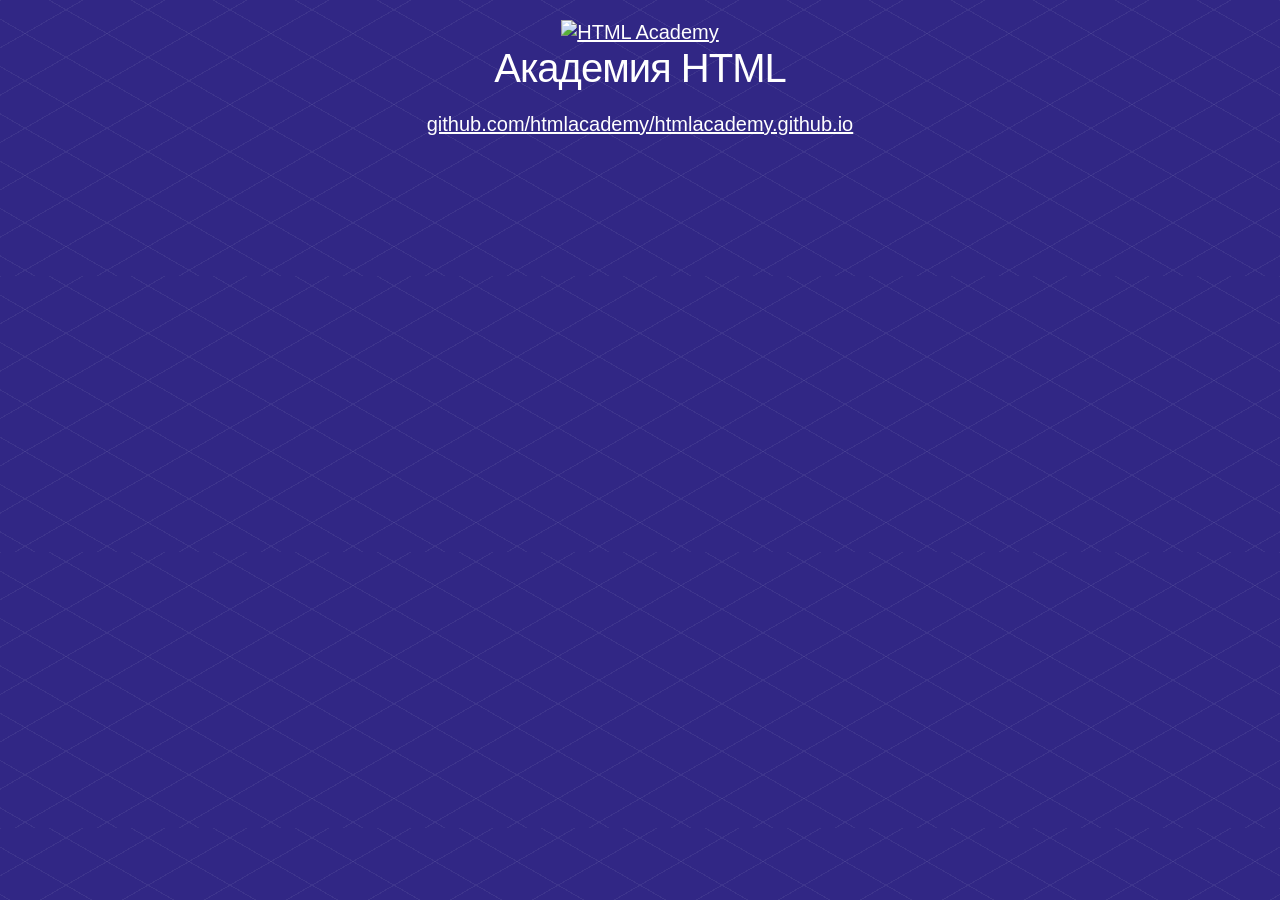
==== index.html @ f8eb5a2a "Update index.html" ====
<!DOCTYPE html>
<html lang="ru">
  <head>
    <meta charset="utf-8">
    <title>Академия HTML</title>
    <link rel="stylesheet" href="style.css">
  </head>
  <body>

    <main>
      <a href="https://htmlacademy.ru">
        <img src="img/bane.svg" width="300" height="300" alt="HTML Academy">
      </a>

      <h1>Академия HTML</h1>

      <p>
        <a href="https://github.com/htmlacademy/htmlacademy.github.io">github.com/htmlacademy/htmlacademy.github.io</a>
      </p>
    </main>

  </body>
</html>
---- style.css ----
body {
  margin: 0;
  padding: 0;

  font-size: 20px;
  line-height: 1.2;
  font-family: Helvetica, Arial, sans-serif;
  color: #ffffff;

  background-color: #312785;
  background-image:
    repeating-linear-gradient(
      150deg,
      rgba(255, 255, 255, 0.06),
      rgba(255, 255, 255, 0.06) 1px,
      transparent 0,
      transparent 41px),
    repeating-linear-gradient(
      -150deg,
      rgba(255, 255, 255, 0.06),
      rgba(255, 255, 255, 0.06) 1px,
      transparent 0,
      transparent 41px);

  -ms-text-size-adjust: 100%;
  -webkit-text-size-adjust: 100%;
}

main {
  padding: 20px 20px 120px 20px;

  text-align: center;
}

h1 {
  margin: 0;

  font-weight: normal;
  letter-spacing: -1px;
}

p {
  margin: 20px 0;
}

a:link, a:visited {
  color: #ffffff;
  text-decoration: underline
}

a:hover {
  text-decoration: none
}
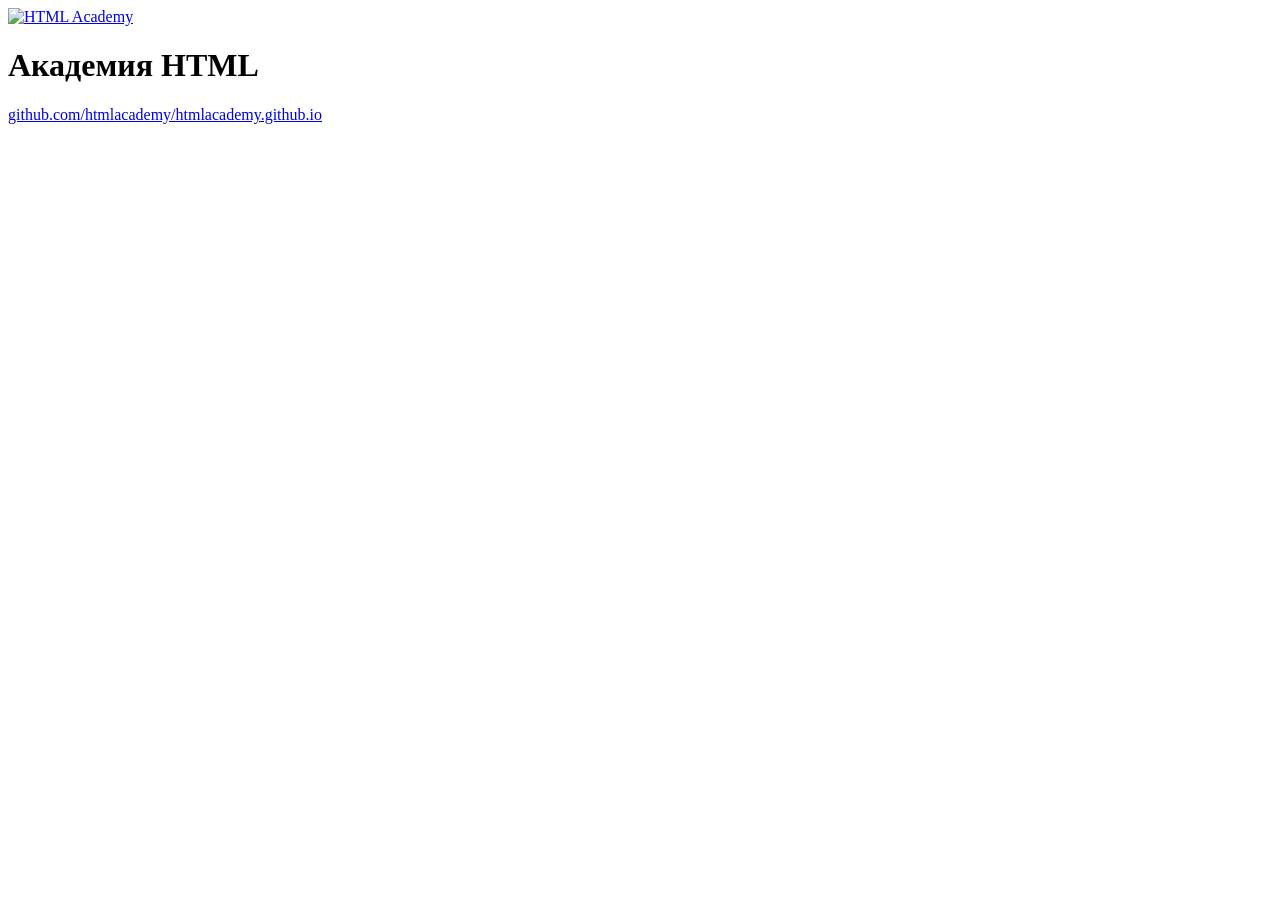
==== commit 182790e8: "Update index.html" ====
--- a/index.html
+++ b/index.html
@@ -3,7 +3,7 @@
   <head>
     <meta charset="utf-8">
     <title>Академия HTML</title>
-    <link rel="stylesheet" href="style.css">
+    <link rel="stylesheet" href="css/style.css">
   </head>
   <body>
 
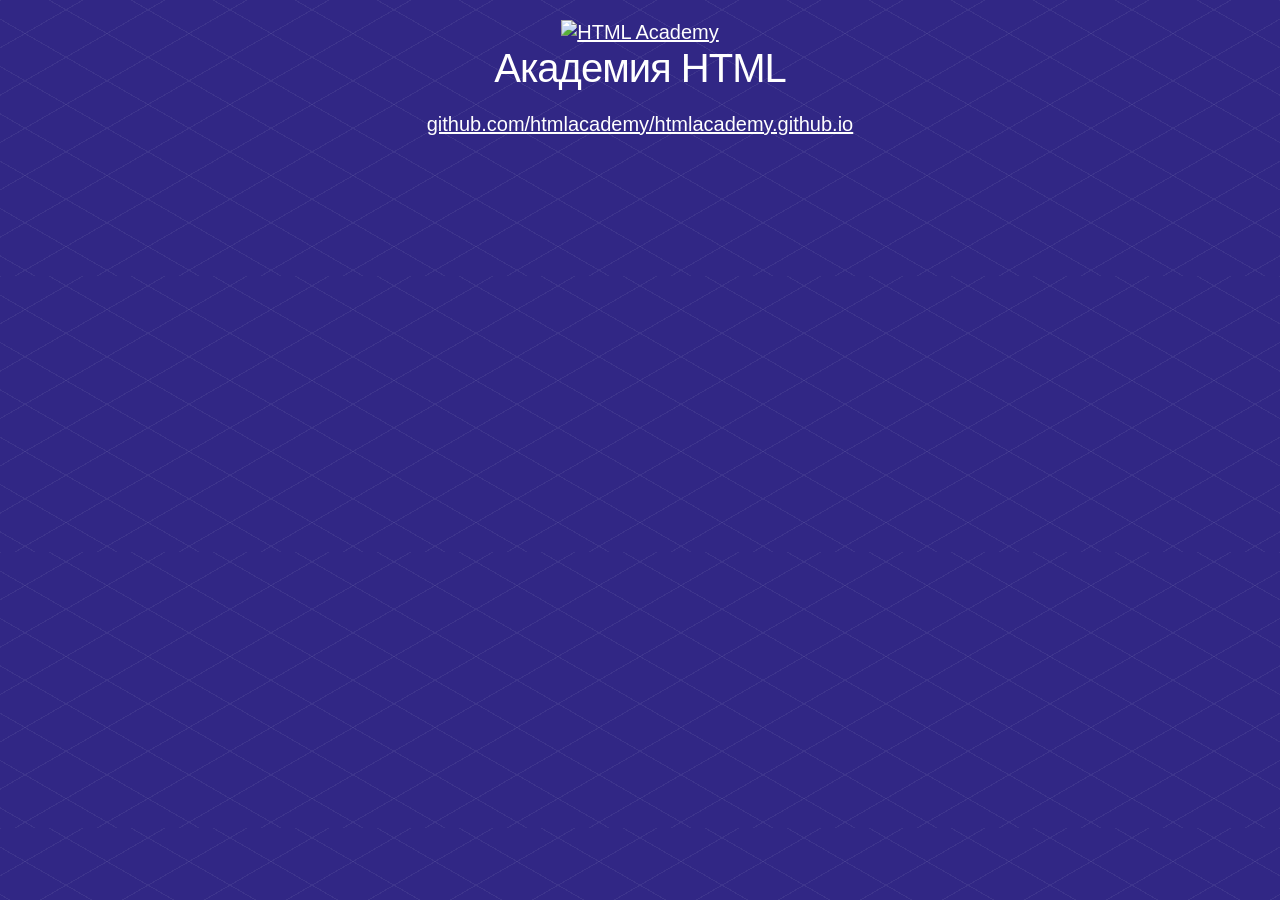
==== commit f91d36c4: "Update index.html" ====
--- a/index.html
+++ b/index.html
@@ -2,7 +2,7 @@
 <html lang="ru">
   <head>
     <meta charset="utf-8">
-    <title>Академия HTML</title>
+    <title>GTO-Team</title>
     <link rel="stylesheet" href="css/style.css">
   </head>
   <body>
--- a/css/style.css
+++ b/css/style.css
@@ -0,0 +1,53 @@
+body {
+  margin: 0;
+  padding: 0;
+
+  font-size: 20px;
+  line-height: 1.2;
+  font-family: Helvetica, Arial, sans-serif;
+  color: #ffffff;
+
+  background-color: #312785;
+  background-image:
+    repeating-linear-gradient(
+      150deg,
+      rgba(255, 255, 255, 0.06),
+      rgba(255, 255, 255, 0.06) 1px,
+      transparent 0,
+      transparent 41px),
+    repeating-linear-gradient(
+      -150deg,
+      rgba(255, 255, 255, 0.06),
+      rgba(255, 255, 255, 0.06) 1px,
+      transparent 0,
+      transparent 41px);
+
+  -ms-text-size-adjust: 100%;
+  -webkit-text-size-adjust: 100%;
+}
+
+main {
+  padding: 20px 20px 120px 20px;
+
+  text-align: center;
+}
+
+h1 {
+  margin: 0;
+
+  font-weight: normal;
+  letter-spacing: -1px;
+}
+
+p {
+  margin: 20px 0;
+}
+
+a:link, a:visited {
+  color: #ffffff;
+  text-decoration: underline
+}
+
+a:hover {
+  text-decoration: none
+}
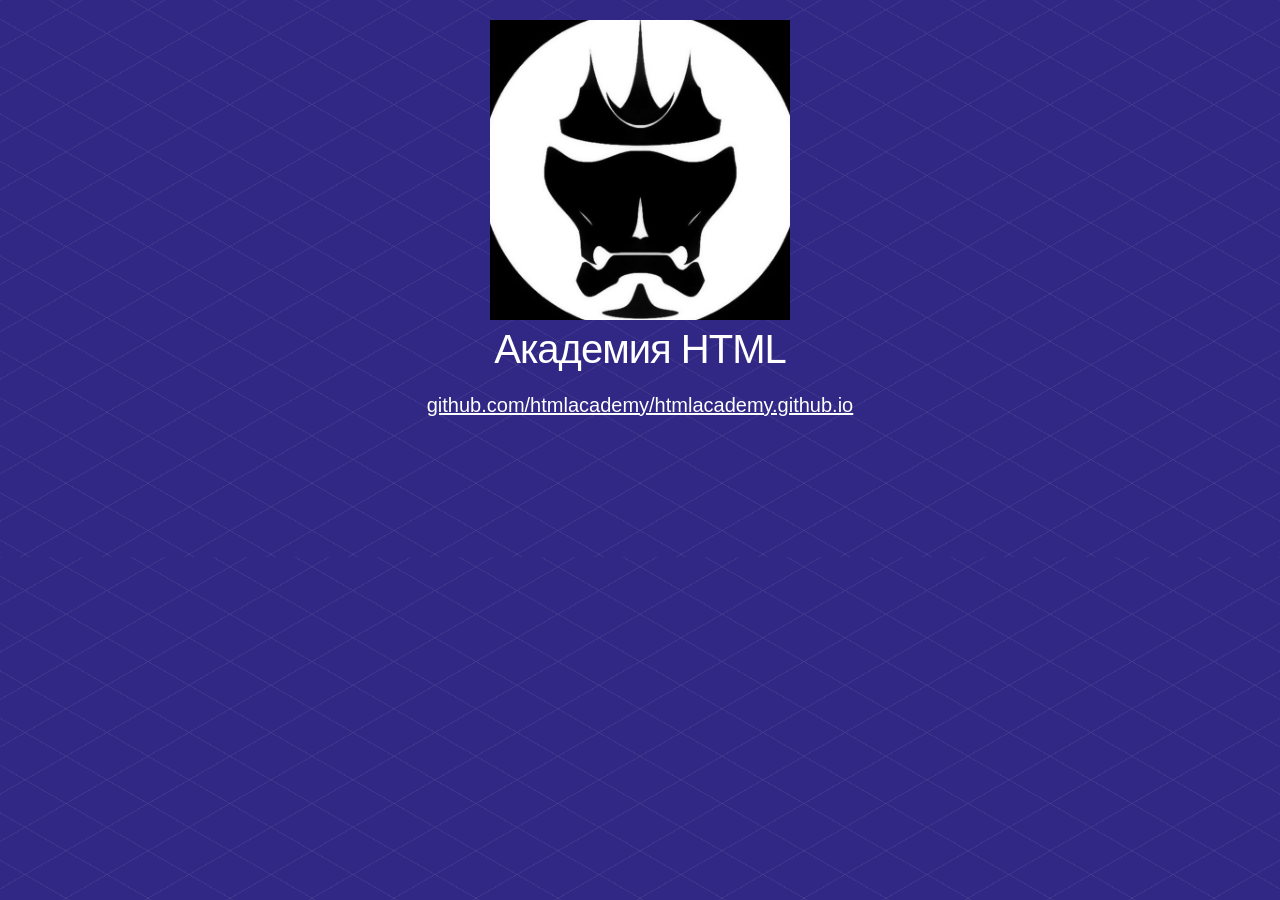
==== commit 2a0cfaf7: "Update index.html" ====
--- a/index.html
+++ b/index.html
@@ -9,7 +9,7 @@
 
     <main>
       <a href="https://htmlacademy.ru">
-        <img src="img/bane.svg" width="300" height="300" alt="HTML Academy">
+        <img src="img/photo_2019-01-03_00-14-12.jpg" width="300" height="300" alt="HTML Academy">
       </a>
 
       <h1>Академия HTML</h1>
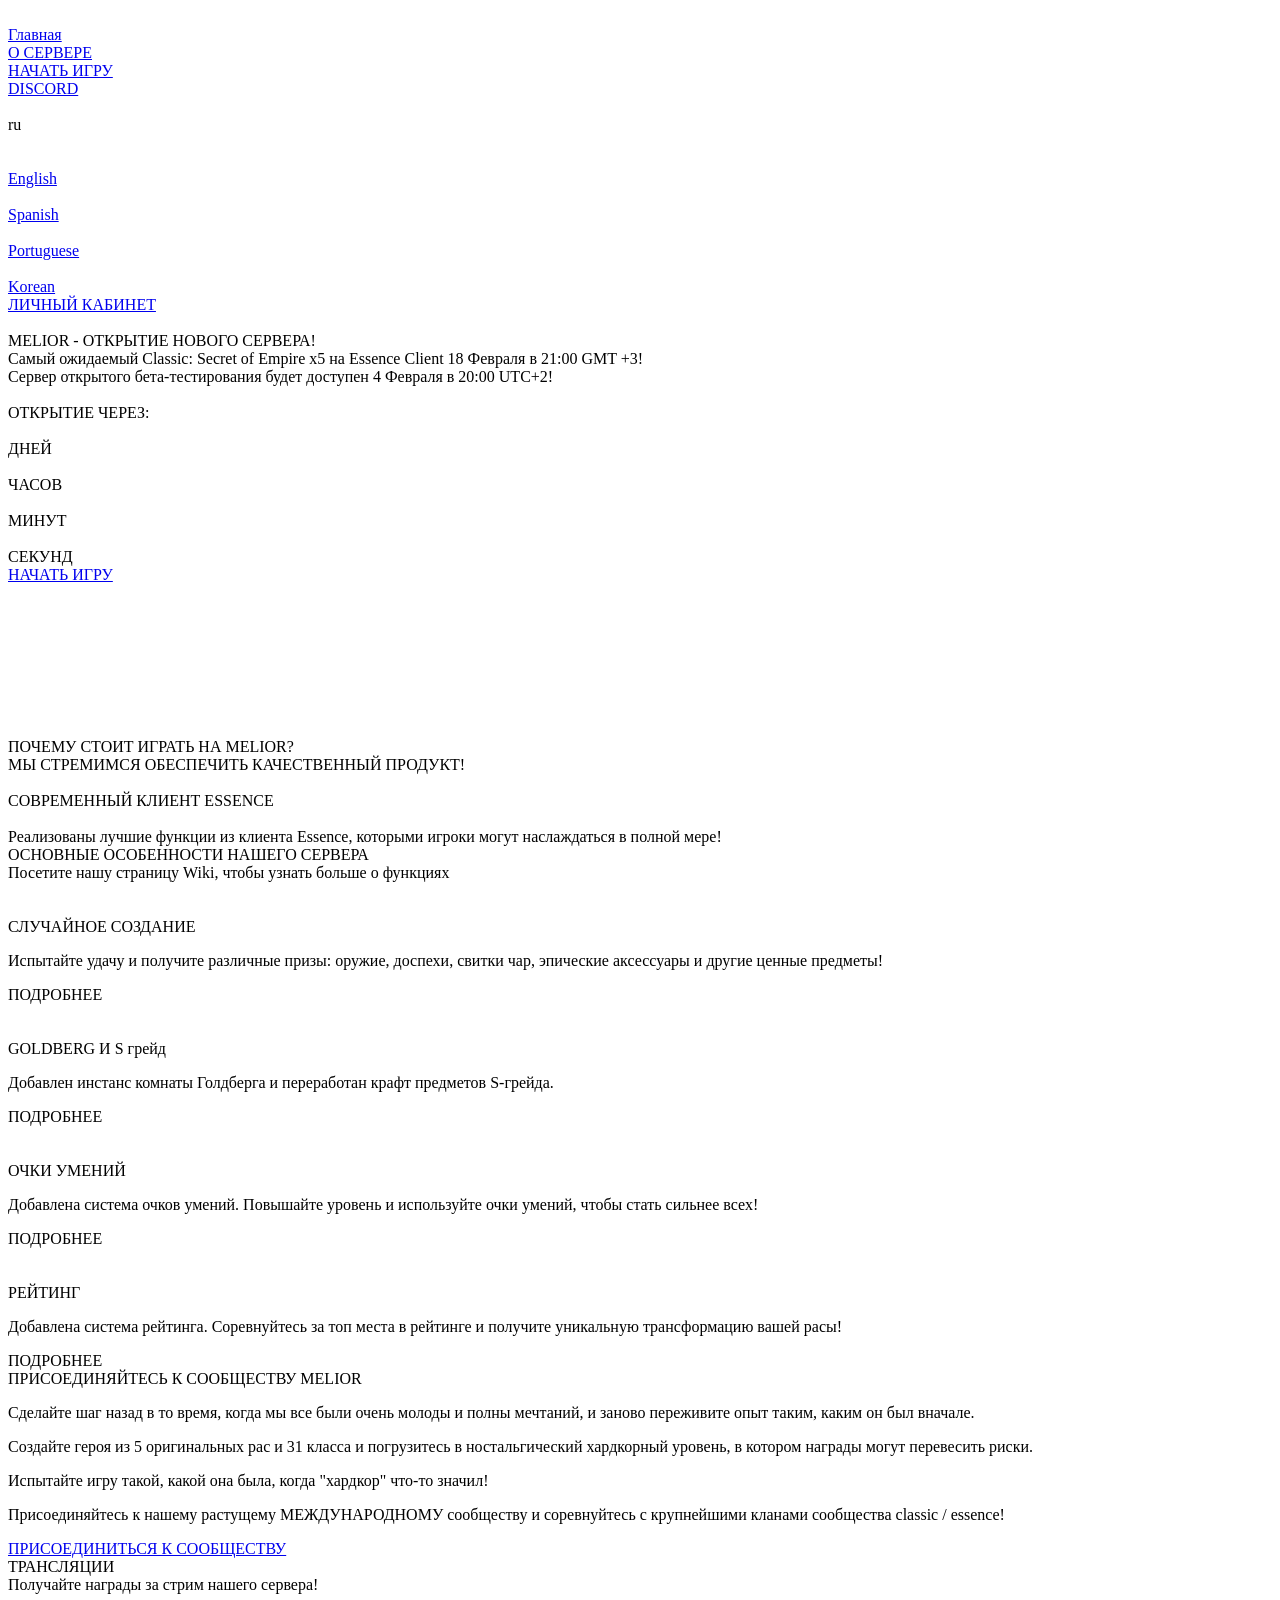
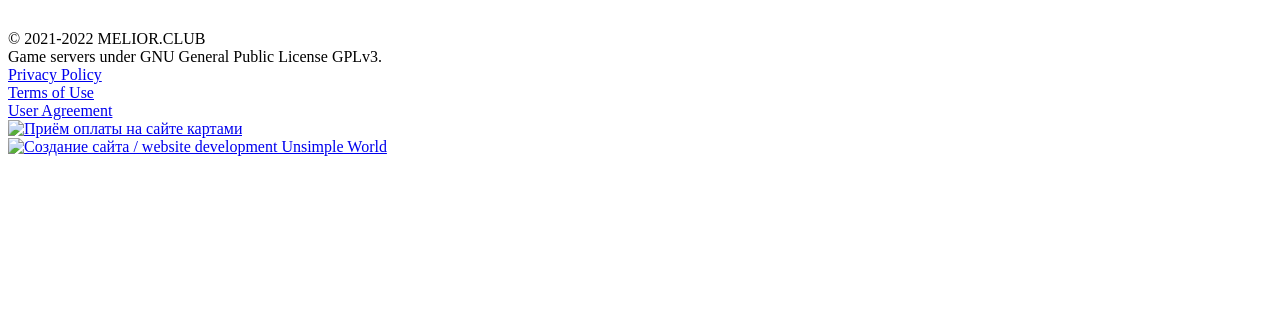
==== commit ba642c8b: "Add files via upload" ====
--- a/index.html
+++ b/index.html
@@ -1,23 +1,325 @@
-<!DOCTYPE html>
-<html lang="ru">
-  <head>
-    <meta charset="utf-8">
-    <title>GTO-Team</title>
-    <link rel="stylesheet" href="css/style.css">
-  </head>
-  <body>
-
-    <main>
-      <a href="https://htmlacademy.ru">
-        <img src="img/photo_2019-01-03_00-14-12.jpg" width="300" height="300" alt="HTML Academy">
-      </a>
-
-      <h1>Академия HTML</h1>
-
-      <p>
-        <a href="https://github.com/htmlacademy/htmlacademy.github.io">github.com/htmlacademy/htmlacademy.github.io</a>
-      </p>
-    </main>
-
-  </body>
-</html>
+<!DOCTYPE html>
+<html lang="ru">
+<head>
+  <title>Melior - Lineage 2 Classic Improved x5</title>
+  <meta property="og:title" content="Melior - Lineage 2 Classic Improved x5">
+  <meta property="og:site_name" content="MELIOR" ><meta property="og:type" content="website" ><meta property="og:url" content="https://melior.club/ru/" ><meta name="description" content="Melior - Lineage 2 Classic Improved x5 on Essence Client. Take a step back in time and relive the original Lineage II experience as it was in the beginning." ><meta property="og:description" content="Melior - Lineage 2 Classic Improved x5 on Essence Client. Take a step back in time and relive the original Lineage II experience as it was in the beginning." ><meta property="twitter:description" content="Melior - Lineage 2 Classic Improved x5 on Essence Client. Take a step back in time and relive the original Lineage II experience as it was in the beginning." ><meta name="twitter:card" content="summary" ><meta name="twitter:creator" content="Melior" ><meta name="keywords" content="lineage, lineage 2, lineage2, lineage ii, classic, l2classic, l2 classic, lineage classic, lineage 2 classic, lineage ii classic, lineage low rate, lineage server, lineage 2 server, lineage 2 stable, classic 1.5, classic 2.0, classic 2.5, classic 2.0, lineage 2 top, l2 legacy, classic 2.9, classic 2.9.5, secret of empire, x5, l2crystal, lineage 2 classic 2.9.5, autofarm, freeshard, private server, classic private, l2 essence, essence, lineage 2 essence, lineage 2 remastered, reworked, improved, l2, la2, l2 classic, linege 2 legacy, l2 legacy, lineage 2 top, melior" ><meta property="og:image" content="https://melior.club../images/logos/discordlogo4.png" ><meta property="og:image:type" content="image/png" ><meta property="og:image:width" content="400" ><meta property="og:image:height" content="400" ><meta charset="utf-8" ><meta name="viewport" content="width=device-width" ><link rel="shortcut icon" href="../images/favicon/favicon.png" ><link rel="stylesheet" href="../css/main.css?ver=1636274823" ><link rel="stylesheet" href="../libs/swiper/swiper.css?ver=1634734853" ><link rel="apple-touch-icon" sizes="256x256" href="../images/favicon/favicon.png" ><script type="text/javascript" src="https://gc.kis.v2.scr.kaspersky-labs.com/FD126C42-EBFA-4E12-B309-BB3FDD723AC1/main.js?attr=vs8yjtTLUXRuZoNwmcDIha2V-LEA6EU1KxDXqPfH4Dy90LSEFp9uZ7Yv_vaZA29H" charset="UTF-8"></script><script src="https://www.googletagmanager.com/gtag/js?id=G-T269QJNDYT" async="true" ></script><script>window.dataLayer = window.dataLayer || []; 
+            function gtag(){dataLayer.push(arguments);} 
+            gtag('js', new Date()); gtag('config', 'G-T269QJNDYT');</script>  <style>
+    .preload {
+      background-color: #1d1a19;
+      position: fixed;
+      z-index: 500;
+      top: 0;
+      left: 0;
+      right: 0;
+      bottom: 0;
+      display: flex;
+      justify-content: center;
+      align-items: center;
+    }
+  </style>
+
+</head>
+
+<body class="body">
+        <div style='display:none' id='sbbhscc'></div>
+          <script type="text/javascript">
+            var sbbvscc='';
+            var sbbgscc='';
+            function genPid() {return String.fromCharCode(69)+String.fromCharCode(116) ; };
+          </script>
+        <div id='sbbfrcc' style='position: absolute; top: -10px; left: 30px; font-size:1px'></div>
+  <script type="text/javascript">(function(XHR){var open=XHR.prototype.open;var send=XHR.prototype.send;var parser=document.createElement('a');XHR.prototype.open=function(method, url, async, user, pass){if(typeof async=='undefined'){async=true;}parser.href=url;if(parser.host==''){parser.href=parser.href;}this.ajax_hostname=parser.hostname;open.call(this, method, url, async, user, pass);};XHR.prototype.send=function(data){if(location.hostname==this.ajax_hostname)this.setRequestHeader("X-MOD-SBB-CTYPE", "xhr");send.call(this, data);}})(XMLHttpRequest);if(typeof(fetch)!="undefined"){var nsbbfetch=fetch;fetch=function(url, init){if(typeof(url)==="object" && typeof(url.url)==="string"){init={method: url.method, mode: url.mode, cache: url.cache, credentials: url.credentials, headers: url.headers, body: url.body};url=url.url;}function sbbSd(url, domain){var parser=document.createElement('a');parser.href=url;if(parser.host==''){parser.href=parser.href;}return parser.hostname==location.hostname;}if(sbbSd(url, document.domain)){init=typeof init !=='undefined' ? init :{};if(typeof(init.headers)==="undefined"){init.headers={};}init.headers['X-MOD-SBB-CTYPE']='fetch';}return nsbbfetch(url, init);};}function sbbgc(check_name){var start=document.cookie.indexOf(check_name+"=");var oVal='';var len=start+check_name.length+1;if((!start)&&(document.cookie.substring(0,check_name.length)!=check_name)){oVal='';}else if(start==-1){oVal='';}else{var end=document.cookie.indexOf(';',len);if(end==-1)end=document.cookie.length;var oVal=document.cookie.substring(len,end);};return oVal;}function addmg(inm,ext){var primgobj=document.createElement('IMG');primgobj.src=window.location.protocol+"//"+window.location.hostname+(window.location.port && window.location.port!=80 ? ':'+window.location.port: '')+"/sbbi/?sbbpg="+inm+(ext?"&"+ext:"");var sbbDiv=document.getElementById('sbbfrcc');sbbDiv.appendChild(primgobj);};function addprid(prid){var oldVal=sbbgc("PRLST");if((oldVal.indexOf(prid)==-1)&&(oldVal.split('/').length<5)){if(oldVal!=''){oldVal+='/';}document.cookie='PRLST='+oldVal+escape(prid)+';path=/; SameSite=Lax;';}}var sbbeccf=function(){this.sp3="jass";this.sf1=function(vd){return sf2(vd)+32;};var sf2=function(avd){return avd*12;};this.sf4=function(yavd){return yavd+2;};var strrp=function(str, key, value){if(str.indexOf('&'+key+'=')> -1 || str.indexOf(key+'=')==0){var idx=str.indexOf('&'+key+'=');if(idx==-1)idx=str.indexOf(key+'=');var end=str.indexOf('&', idx+1);var newstr;if(end !=-1)newstr=str.substr(0, idx)+str.substr(end+(idx ? 0 : 1))+'&'+key+'='+value;else newstr=str.substr(0, idx)+'&'+key+'='+value;return newstr;}else return str+'&'+key+'='+value;};var strgt=function(name, text){if(typeof text !='string')return "";var nameEQ=name+"=";var ca=text.split(/[;&]/);for(var i=0;i < ca.length;i++){var c=ca[i];while(c.charAt(0)==' ')c=c.substring(1, c.length);if(c.indexOf(nameEQ)==0)return c.substring(nameEQ.length, c.length);}return "";};this.sfecgs={sbbgh:function(){var domain=document.location.host;if(domain.indexOf('www.')==0)domain=domain.replace('www.', '');return domain;}, f:function(name, value){var fv="";if(window.globalStorage){var host=this.sbbgh();try{if(typeof(value)!="undefined")globalStorage[host][name]=value;else{fv=globalStorage[host][name];if(typeof(fv.toString)!="undefined")fv=fv.toString();}}catch(e){}}return fv;}, name:"sbbrf"};this.sfecls={f:function(name, value){var fv="";try{if(window.localStorage){if(typeof(value)!="undefined")localStorage.setItem(name, value);else{fv=localStorage.getItem(name);if(typeof(fv.toString)!="undefined")fv=fv.toString();}}}catch(e){}return fv;}, name:"sbbrf"};this.sbbcv=function(invl){try{var invalArr=invl.split("-");if(invalArr.length>1){if(invalArr[0]=="A"||invalArr[0]=="D"){invl=invalArr[1];}else invl="";}if(invl==null||typeof(invl)=="undefined"||invl=="falseImgUT"||invl=="undefined"||invl=="null"||invl!=encodeURI(invl))invl="";if(typeof(invl).toLowerCase()=="string")if(invl.length>20)if(invl.substr(0,2)!="h4")invl="";}catch(ex){invl="";}return invl;};this.sbbsv=function(fv){for(var elm in this){if(this[elm].name=="sbbrf"){this[elm].f("altutgv2",fv);}}document.cookie="UTGv2="+fv+';expires=Sat, 23-Jul-22 18:01:50 GMT;path=/; SameSite=Lax;';};this.sbbgv=function(){var valArr=Array();var currVal="";for(var elm in this){if(this[elm].name=="sbbrf"){currVal=this[elm].f("altutgv2");currVal=this.sbbcv(currVal);if(currVal!="")valArr[currVal]=(typeof(valArr[currVal])!="undefined"?valArr[currVal]+1:1);}}var lb=0;var fv="";for(var val in valArr){if(valArr[val]>lb){fv=val;lb=valArr[val]}}if(fv=="")fv=sbbgc("UTGv2");fv=this.sbbcv(fv);if(fv!="")this.sbbsv(fv);else this.sbbsv("h43b5760efe37ccb54f7b0f851ee131ffa58");return fv;};};function m2vr(m1,m2){var i=0;var rc="";var est="ghijklmnopqrstuvwyz";var rnum;var rpl;var charm1=m1.charAt(i);var charm2=m2.charAt(i);while(charm1!=""||charm2!=""){rnum=Math.floor(Math.random()* est.length);rpl=est.substring(rnum,rnum+1);rc+=(charm1==""?rpl:charm1)+(charm2==""?rpl:charm2);i++;charm1=m1.charAt(i);charm2=m2.charAt(i);}return rc;}function sbbls(prid){try{var eut=sbbgc("UTGv2");window.sbbeccfi=new sbbeccf();window.sbbgs=sbbeccfi.sbbgv();if(eut!=sbbgs && sbbgs!="" && typeof(sbbfcr)=="undefined"){addmg('utMedia',"vii="+m2vr("6d515ef8e02789d54eb769b466c8f22a",sbbgs));}var sbbiframeObj=document.createElement('IFRAME');var dfx=new Date();sbbiframeObj.id='SBBCrossIframe';sbbiframeObj.title='SBBCrossIframe';sbbiframeObj.tabindex='-1';sbbiframeObj.lang='en';sbbiframeObj.style.visibility='hidden';sbbiframeObj.setAttribute('aria-hidden', 'true');sbbiframeObj.style.border='0px';if(document.all){sbbiframeObj.style.position='absolute';sbbiframeObj.style.top='-1px';sbbiframeObj.style.height='1px';sbbiframeObj.style.width='28px';}else{sbbiframeObj.style.height='1px';sbbiframeObj.style.width='0px';}sbbiframeObj.scrolling="NO";sbbiframeObj.src=window.location.protocol+"//"+window.location.hostname+(window.location.port && window.location.port!=80 ? ':'+window.location.port: '')+'/sbbi/?sbbpg=sbbShell&gprid='+prid+'';var sbbDiv=document.getElementById('sbbfrcc');sbbDiv.appendChild(sbbiframeObj);}catch(ex){;}}try{var y=unescape(sbbvscc.replace(/^<\!\-\-\s*|\s*\-\->$/g,''));document.getElementById('sbbhscc').innerHTML=y;var x=unescape(sbbgscc.replace(/^<\!\-\-\s*|\s*\-\->$/g,''));}catch(e){x='function genPid(){return "jser";}';}try{if(window.gprid==undefined)document.write('<'+'script type="text/javascri'+'pt">'+x+"var gprid=genPid();addprid(gprid);var sbbfcr=true;sbbls(gprid);<"+"/script>");}catch(e){addprid("dwer");}</script>
+  <!--
+    <div class="preload">
+      <img src="/ui/site/melior/images/logo.png" alt="" class="preload__logo">
+    </div>
+  -->
+	<div class="wrapper">
+		<header class="header">
+			<nav class="nav">
+    <div class="content-area flex-sc">
+        <a href="https://melior.club/ru/" class="nav__logo flex-cc"><img src="../images/logos/min_logo.png" alt=""></a>
+        <div class="nav__links flex-sc">
+            <div class="nav__links-item flex-cc"><a href="/index.html">Главная</a></div>
+            <div class="nav__links-item flex-cc"><a href="/wiki.html">О СЕРВЕРЕ</a></div>
+            <div class="nav__links-item flex-cc"><a href="/download.html">НАЧАТЬ ИГРУ</a></div>
+            <div class="nav__links-item flex-cc"><a href="https://discord.gg/py2mxMmwYb" target="_blank">DISCORD</a></div>
+        </div>
+          <div class="nav__langs">
+    <div class="nav__langs-current flex-sc">
+        <div class="nav__langs-current-icon flex-cc"><img src="../images/langs/ru.png" alt=""></div>
+        <div class="nav__langs-current-name">ru</div>
+        <div class="nav__langs-current-arrow flex-cc"><img src="../images/langs/arrow.png" alt=""></div>
+    </div>
+    <div class="nav__langs-items flex-ss">
+                                            <a href="/en" class="flex-sc">
+                <div class="nav__langs-items-icon flex-cc"><img src="../images/langs/en.png" alt=""></div>
+                <div class="nav__langs-items-name">English</div>
+            </a>
+                                <a href="/es" class="flex-sc">
+                <div class="nav__langs-items-icon flex-cc"><img src="../images/langs/es.png" alt=""></div>
+                <div class="nav__langs-items-name">Spanish</div>
+            </a>
+                                <a href="/pt" class="flex-sc">
+                <div class="nav__langs-items-icon flex-cc"><img src="../images/langs/pt.png" alt=""></div>
+                <div class="nav__langs-items-name">Portuguese</div>
+            </a>
+                                <a href="/ko" class="flex-sc">
+                <div class="nav__langs-items-icon flex-cc"><img src="../images/langs/ko.png" alt=""></div>
+                <div class="nav__langs-items-name">Korean</div>
+            </a>
+            </div>
+</div>
+        <a href="https://melior.club/ru/sign-in" class="button flex-cc"><img src="../images/icons/sign_in_icon.png" alt=""><span>ЛИЧНЫЙ КАБИНЕТ</span></a>
+        <div class="nav__open-links">
+            <div class="nav__open-links-item"></div>
+        </div>
+    </div>
+    <div class="banners"  style="position: z-index:99999; float:right">
+        <!-- <a href="https://en.l2oops.com" target="_blank"><img src="https://l2oops.com/logo/black_l2oops_mini.png" width="122" height="31" alt="New Lineage 2 private servers" title="New Lineage 2 private servers" border="0"></a> -->
+        <!-- <a href="https://l2topzone.com/vote/id/18142" target="_blank" title="l2topzone" ><img src="https://l2topzone.com/vb/l2topzone-Lineage2-vote-banner-small-1.png"  alt="l2topzone.com" border="0"></a> -->
+    </div>
+
+</nav>
+			<div class="header__box flex-cc">
+				<div class="header__content">
+					<div class="header__content-logo flex-cc">
+						<div class="header__content-logo-left"></div>
+						<a href="https://melior.club/ru/" class="header__content-logo-center flex-cc">
+							<img src="../images/logos/logo.png" alt="">
+						</a>
+						<div class="header__content-logo-right"></div>
+					</div>
+					<div class="header__content-promo">
+						<div class="header__content-promo-title"><span>MELIOR</span> - ОТКРЫТИЕ НОВОГО СЕРВЕРА!</div>
+						<div class="header__content-promo-text">Самый ожидаемый Classic: Secret of Empire x5 на Essence Client 18 Февраля в 21:00 GMT +3!</div>
+						<div class="header__content-promo-text">Сервер открытого бета-тестирования будет доступен 4 Февраля в 20:00 UTC+2!</div>
+					</div>
+					<div class="header__content-sep flex-cc"><img src="../images/bg/sep.png" alt=""></div>
+					<div class="header__content-timer">
+						<div class="header__content-timer-title">ОТКРЫТИЕ ЧЕРЕЗ:</div>
+						<div class="header__content-timer-time flex-cs timer1" data-time="1645207200" data-lang="ru" data-end-msg="<div class='header__content-timer-time-end flex-cc'>SUCCESSFULLY STARTED!</div>">
+							<div class="header__content-timer-time-box">
+								<div class="header__content-timer-time-num flex-cc">&nbsp;</div>
+								<div class="header__content-timer-time-desc">ДНЕЙ</div>
+							</div>
+							<div class="header__content-timer-time-box">
+								<div class="header__content-timer-time-num flex-cc">&nbsp;</div>
+								<div class="header__content-timer-time-desc">ЧАСОВ</div>
+							</div>
+							<div class="header__content-timer-time-box">
+								<div class="header__content-timer-time-num flex-cc">&nbsp;</div>
+								<div class="header__content-timer-time-desc">МИНУТ</div>
+							</div>
+							<div class="header__content-timer-time-box">
+								<div class="header__content-timer-time-num flex-cc">&nbsp;</div>
+								<div class="header__content-timer-time-desc">СЕКУНД</div>
+							</div>
+						</div>
+					</div>
+					<a href="https://melior.club/ru/download" class="button big flex-cc"><span>НАЧАТЬ ИГРУ</span></a>
+				</div>
+			</div>
+
+			<!-- VIDEO -->
+			<div class="header__video">
+				<video autoplay="" loop="" muted="" class="header__video-player">
+					<source src="../videos/bg.mp4" type="video/mp4"></source>
+					<source src="../videos/bg.webm" type="video/webm"></source>
+				</video>
+			</div>
+			<!-- END VIDEO -->
+			
+		</header>
+
+    <section class="section features">
+			<div class="section__title flex-cc">
+				<div class="section__title-left"></div>
+				<div class="section__title-center">
+					<div class="section__title-center-big">ПОЧЕМУ СТОИТ ИГРАТЬ НА MELIOR?</div>
+				</div>
+				<div class="section__title-right"></div>
+				<div class="section__title-small">МЫ СТРЕМИМСЯ ОБЕСПЕЧИТЬ КАЧЕСТВЕННЫЙ ПРОДУКТ!</div>
+			</div>
+			<div class="content-area">
+				<div class="swiper mySwiper">
+					<div class="swiper-wrapper">
+						<div class="swiper-slide flex-cc">
+							<img src="../images/slides/1.png" alt="" class="swiper-slide-bg">
+							<div class="swiper-slide-content flex-cc">
+								<div class="swiper-slide-title"><span>СОВРЕМЕННЫЙ</span> КЛИЕНТ ESSENCE</div>
+								<div class="swiper-slide-sep flex-cc"><img src="../images/bg/sep.png" alt=""></div>
+								<div class="swiper-slide-text">
+									Реализованы лучшие функции из клиента Essence, которыми игроки могут наслаждаться в полной мере!
+									</div>
+							</div>
+						</div>
+					</div>
+				</div>
+				<div class="swiper-navigation flex-cc">
+					<div class="swiper-button-prev"></div>
+					<div class="swiper-pagination"></div>
+					<div class="swiper-button-next"></div>
+				</div>
+			</div>
+		</section>
+		<section class="section information">
+			<div class="section__title flex-cc">
+				<div class="section__title-left"></div>
+				<div class="section__title-center">
+					<div class="section__title-center-big">ОСНОВНЫЕ ОСОБЕННОСТИ НАШЕГО СЕРВЕРА</div>
+				</div>
+				<div class="section__title-right"></div>
+				<div class="section__title-small">Посетите нашу страницу Wiki, чтобы узнать больше о функциях</div>
+			</div>
+			<div class="content-area flex-ss">
+				<div class="col-1-4">
+					<div class="information__box">
+						<img src="../images/features/1.png" alt="" class="information__box-bg">
+						<div class="information__box-content">
+							<div class="information__box-icon flex-cc">
+								<img src="../images/features/icon_1.png" alt="">
+							</div>
+							<div class="information__box-title">СЛУЧАЙНОЕ СОЗДАНИЕ</div>
+							<div class="information__box-text">
+								<p>Испытайте удачу и получите различные призы: оружие, доспехи, свитки чар, эпические аксессуары и другие ценные предметы!</p>
+							</div>
+						</div>
+						<div class="information__box-button flex-cc">ПОДРОБНЕЕ</div>
+					</div>
+				</div>
+				<div class="col-1-4">
+					<div class="information__box">
+						<img src="../images/features/2.png" alt="" class="information__box-bg">
+						<div class="information__box-content">
+							<div class="information__box-icon flex-cc">
+								<img src="../images/features/icon_2.png" alt="">
+							</div>
+							<div class="information__box-title">GOLDBERG И S грейд</div>
+							<div class="information__box-text">
+								<p>Добавлен инстанс комнаты Голдберга и переработан крафт предметов S-грейда.</p>
+							</div>
+						</div>
+						<div class="information__box-button flex-cc">ПОДРОБНЕЕ</div>
+					</div>
+				</div>
+				<div class="col-1-4">
+					<div class="information__box">
+						<img src="../images/features/3.png" alt="" class="information__box-bg">
+						<div class="information__box-content">
+							<div class="information__box-icon flex-cc">
+								<img src="../images/features/icon_3.png" alt="">
+							</div>
+							<div class="information__box-title">ОЧКИ УМЕНИЙ</div>
+							<div class="information__box-text">
+								<p>Добавлена система очков умений. Повышайте уровень и используйте очки умений, чтобы стать сильнее всех!</p>
+							</div>
+						</div>
+						<div class="information__box-button flex-cc">ПОДРОБНЕЕ</div>
+					</div>
+				</div>
+				<div class="col-1-4">
+					<div class="information__box">
+						<img src="../images/features/4.png" alt="" class="information__box-bg">
+						<div class="information__box-content">
+							<div class="information__box-icon flex-cc">
+								<img src="../images/features/icon_4.png" alt="">
+							</div>
+							<div class="information__box-title">РЕЙТИНГ</div>
+							<div class="information__box-text">
+								<p>Добавлена система рейтинга. Соревнуйтесь за топ места в рейтинге и получите уникальную трансформацию вашей расы!</p>
+							</div>
+						</div>
+						<div class="information__box-button flex-cc">ПОДРОБНЕЕ</div>
+					</div>
+				</div>
+			</div>
+		</section>
+		<section class="section join">
+			<div class="section__title flex-cc">
+				<div class="section__title-left"></div>
+				<div class="section__title-center">
+					<div class="section__title-center-big">ПРИСОЕДИНЯЙТЕСЬ К СООБЩЕСТВУ MELIOR</div>
+				</div>
+				<div class="section__title-right"></div>
+			</div>
+			<div class="content-area">
+				<div class="join__text">                    
+					<p>Сделайте шаг назад в то время, когда мы все были очень молоды и полны мечтаний, и заново переживите опыт таким, каким он был вначале.</p>
+                    <p>Создайте героя из 5 оригинальных рас и 31 класса и погрузитесь в ностальгический хардкорный уровень, в котором награды могут перевесить риски.</p>
+					<p>Испытайте игру такой, какой она была, когда "хардкор" что-то значил!</p>
+					<p>Присоединяйтесь к нашему растущему МЕЖДУНАРОДНОМУ сообществу и соревнуйтесь с крупнейшими кланами сообщества classic / essence!</p>
+                </div>
+				<a href="https://discord.gg/py2mxMmwYb" class="button big flex-cc" target="_blank"><span>ПРИСОЕДИНИТЬСЯ К СООБЩЕСТВУ</span></a>
+			</div>
+		</section>
+    <section class="section streams">
+    <div class="section__title flex-cc">
+        <div class="section__title-left"></div>
+        <div class="section__title-center">
+            <div class="section__title-center-big">ТРАНСЛЯЦИИ</div>
+        </div>
+        <div class="section__title-right"></div>
+        <div class="section__title-small">Получайте награды за стрим нашего сервера!</div>
+    </div>
+    <div class="content-area flex-cc">
+                            <div class="col-1-4">
+                <div class="streams__item" data-autoplay="true">
+                    <div class="streams__item-preview flex-cc">
+                        <img src="../images/streams/preview_1.png" alt="">
+                        <div class="streams__item-play"></div>
+                    </div>
+                    <div class="streams__item-player"></div>
+                </div>
+            </div>
+                    </div>
+</section>    <footer class="footer">
+    <div class="footer__logo flex-cc">
+        <div class="footer__logo-left"></div>
+        <div class="footer__logo-center flex-cc">
+            <img src="../images/logos/footer_logo.png" alt="">
+        </div>
+        <div class="footer__logo-right"></div>
+    </div>
+    <div class="content-area flex-ss">
+        <div class="col-1-2">
+            <div class="footer__cpr">
+                <div class="footer__cpr-title">© 2021-2022 MELIOR.CLUB</div>
+                <div class="footer__cpr-text">Game servers under GNU General Public License GPLv3.</div>
+                <div class="footer__cpr-links flex-sc">
+                    <div class="footer__cpr-links-item"><a href="https://melior.club/ru/privacy">Privacy Policy</a></div>
+                    <div class="footer__cpr-links-item"><a href="https://melior.club/ru/terms">Terms of Use</a></div>
+                    <div class="footer__cpr-links-item"><a href="https://melior.club/ru/agreement">User Agreement</a></div>
+                    <a href="//freekassa.ru/"><img src="//www.free-kassa.ru/img/fk_btn/17.png" title="Приём оплаты на сайте картами"/></a>
+                </div>
+            </div>
+            <div class="footer__info flex-sc">
+                <div class="footer__social flex-sc">
+                    <div class="footer__social-item"><a href="https://discord.gg/py2mxMmwYb" class="circle-button orange flex-cc" target="_blank"><span><i class="fab fa-discord"></i></span></a></div>
+                    <div class="footer__social-item"><a href="https://www.facebook.com/groups/l2melior" class="circle-button flex-cc" target="_blank"><span><i class="fab fa-facebook-square"></i></span></a></div>
+                    <div class="footer__social-item"><a href="https://www.youtube.com/channel/UCr9b3_WSLEpkkIHZ1rU9sJA" class="circle-button flex-cc" target="_blank"><span><i class="fab fa-youtube"></i></span></a></div>
+                </div>
+                <a href="https://unsimpleworld.com/" target="_blank" class="unsimple" title="Создание сайта / website development  Unsimple World"><img src="../images/logos/unsimple.png" alt="Создание сайта / website development  Unsimple World"></a>
+                <!-- <a href="https://l2network.eu/index.php?a=in&u=melior112" style="padding-right: 10px; margin: auto;"><img src="https://l2network.eu/images/button2.png" alt="L2Network" /></a> -->
+                <!-- <a id="top-l2jbrasil-legacy" href="//top.l2jbrasil.com/index.php?a=in&u=melior112" style="padding-right: 10px; margin: auto;" target="_blank"><img src="//top.l2jbrasil.com/button.php?u=melior112" alt="Top L2JBrasil  de Servidores de   Lineage2 " border="0" /></a>
+                <a href="https://l2jtop.com/server/melior/vote/" target="_blank" style="padding-right: 10px; margin: auto;" title="New Lineage 2 private servers"><img src="https://l2jtop.com/images/vote1.jpg" alt="New Lineage 2 private servers" border="0"></a> -->
+            </div>
+            
+        </div>
+        <div class="col-1-2 flex-es">
+            <div class="footer__discord">
+                <iframe src="https://discordapp.com/widget?id=830717389259276299&amp;theme=dark" width="100%" height="100%" allowtransparency="true" frameborder="0"></iframe>
+            </div>
+        </div>
+    </div>
+</footer>  </div>
+<div class="socials">
+    <div class="socials__item"><a href="https://discord.gg/py2mxMmwYb" class="circle-button orange flex-cc" target="_blank"><span><i class="fab fa-discord"></i></span></a></div>
+    <div class="socials__item"><a href="https://www.facebook.com/groups/l2melior" class="circle-button flex-cc" target="_blank"><span><i class="fab fa-facebook-square"></i></span></a></div>
+    <div class="socials__item"><a href="https://www.youtube.com/channel/UCr9b3_WSLEpkkIHZ1rU9sJA" class="circle-button flex-cc" target="_blank"><span><i class="fab fa-youtube"></i></span></a></div>
+</div>
+<link rel="stylesheet" href="../libs/FontAwesome/css/fontawesome.css" ><script src="../js/jquery.min.js" ></script><script src="../js/navigation.js" ></script><script src="../js/timers.js" ></script><script src="../libs/swiper/swiper.js" ></script><script src="../js/scripts.js?ver=1634745901" ></script><script src="https://mmo24.ru/webstat/watch.js" ></script><script src="../js/streams.js"></script>
+</body>
+</html>
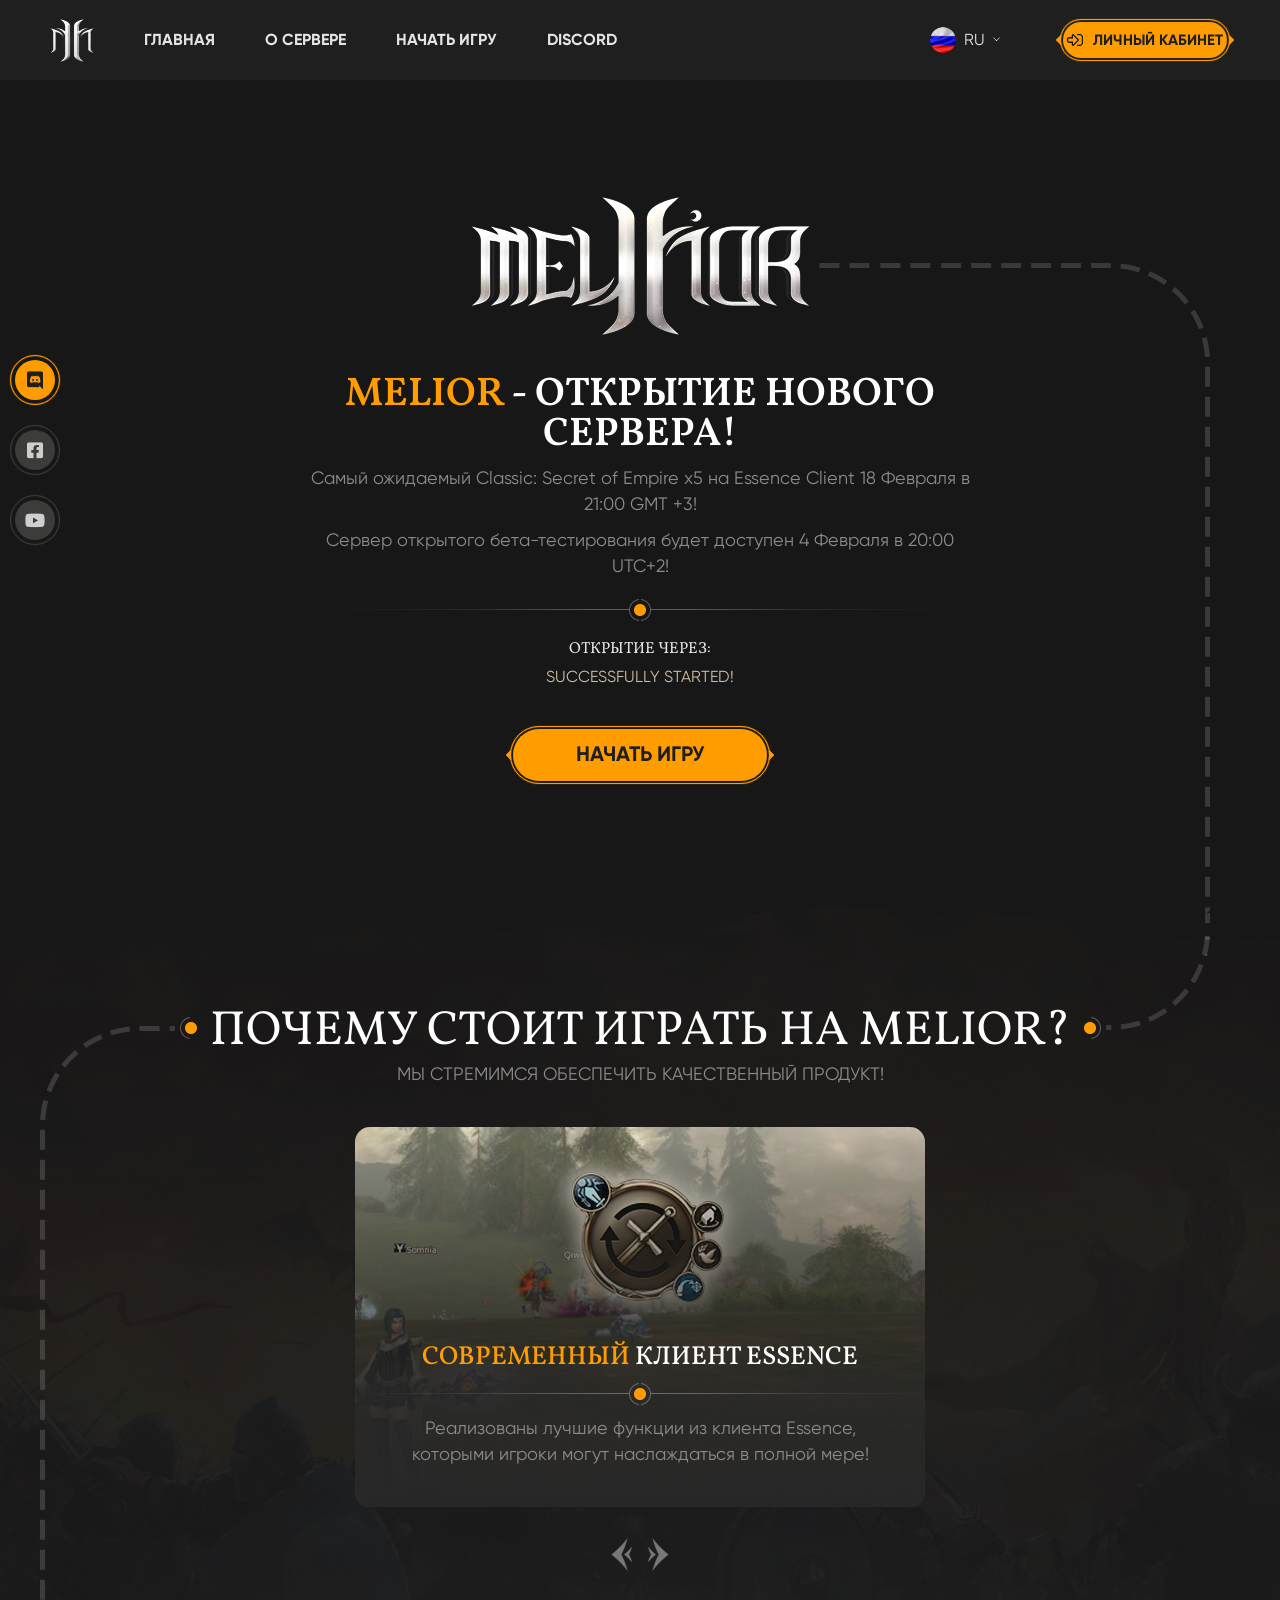
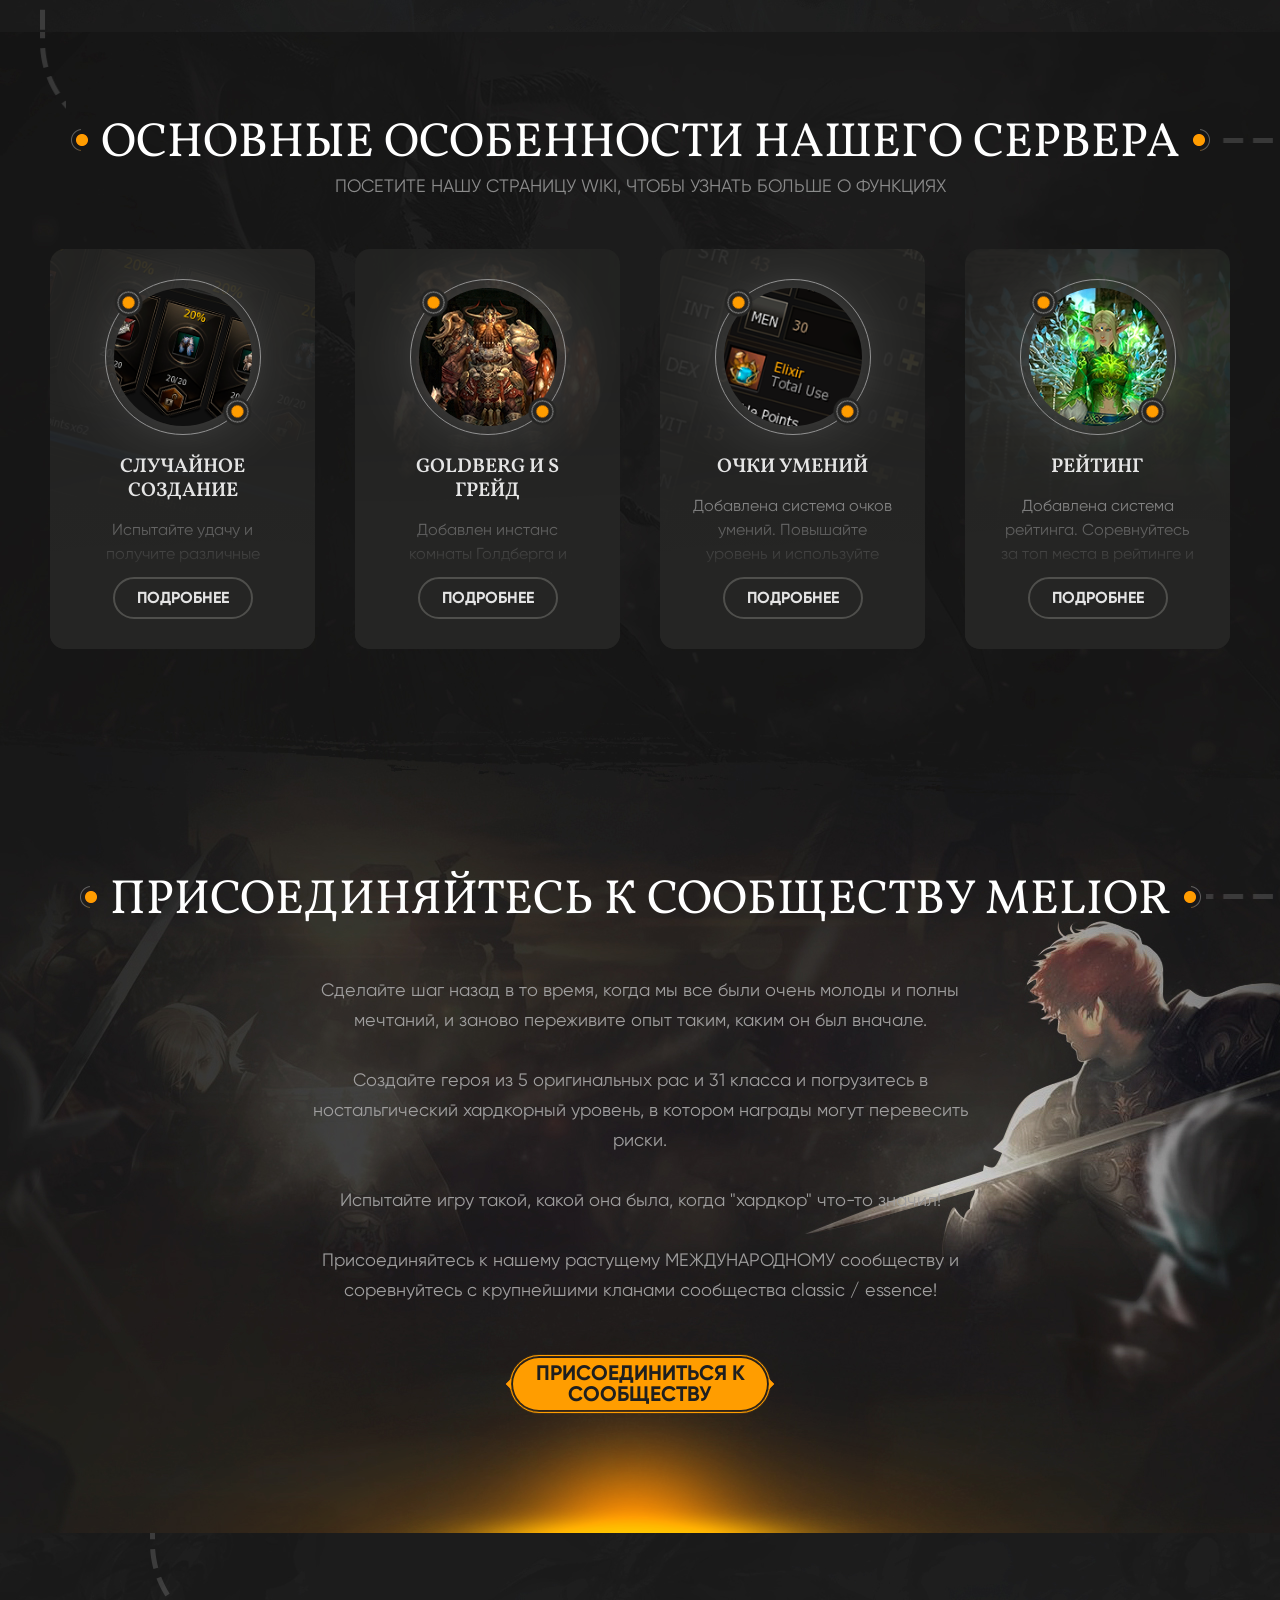
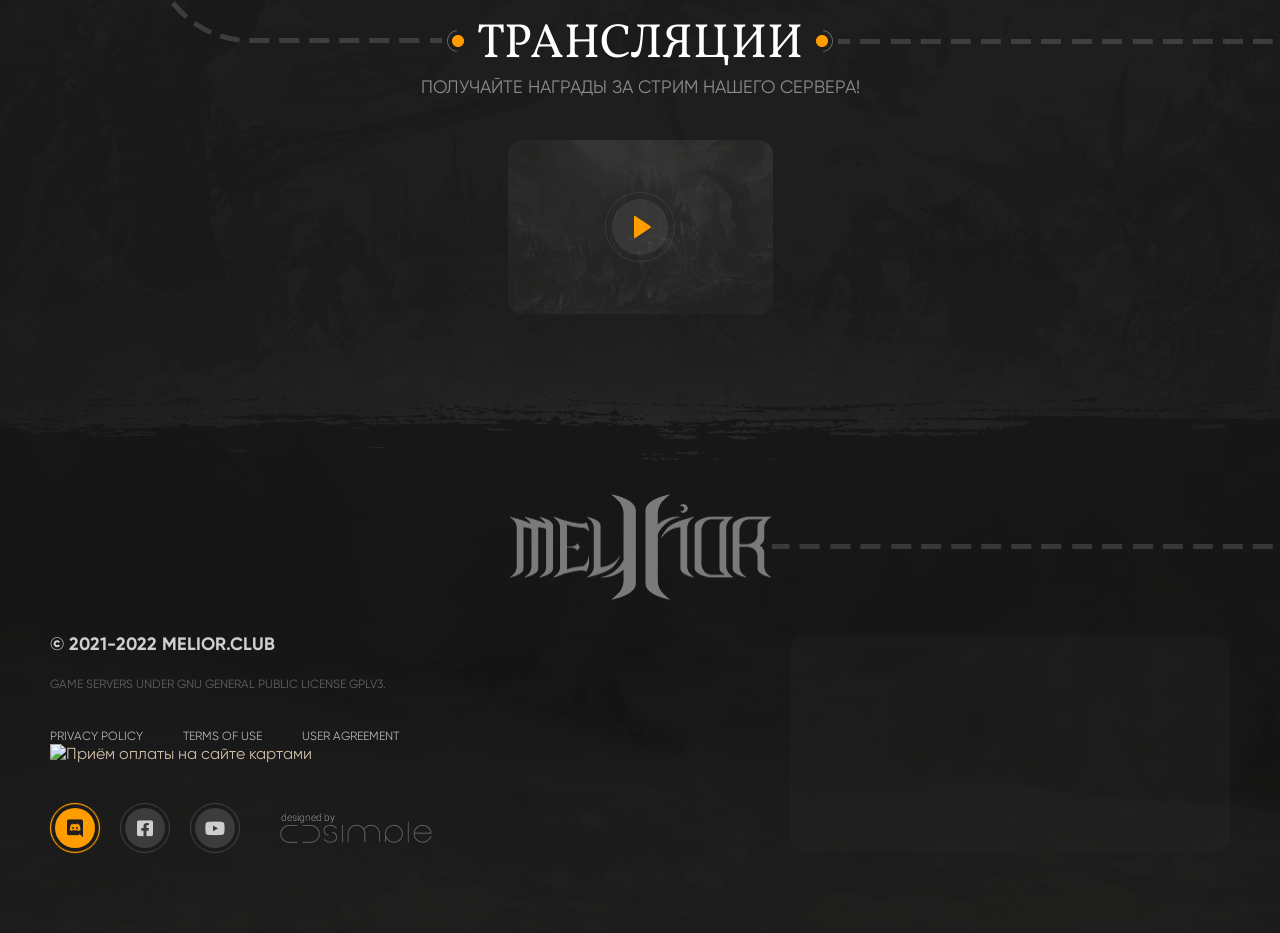
==== commit 41f92eca: "Update index.html" ====
--- a/index.html
+++ b/index.html
@@ -3,7 +3,7 @@
 <head>
   <title>Melior - Lineage 2 Classic Improved x5</title>
   <meta property="og:title" content="Melior - Lineage 2 Classic Improved x5">
-  <meta property="og:site_name" content="MELIOR" ><meta property="og:type" content="website" ><meta property="og:url" content="https://melior.club/ru/" ><meta name="description" content="Melior - Lineage 2 Classic Improved x5 on Essence Client. Take a step back in time and relive the original Lineage II experience as it was in the beginning." ><meta property="og:description" content="Melior - Lineage 2 Classic Improved x5 on Essence Client. Take a step back in time and relive the original Lineage II experience as it was in the beginning." ><meta property="twitter:description" content="Melior - Lineage 2 Classic Improved x5 on Essence Client. Take a step back in time and relive the original Lineage II experience as it was in the beginning." ><meta name="twitter:card" content="summary" ><meta name="twitter:creator" content="Melior" ><meta name="keywords" content="lineage, lineage 2, lineage2, lineage ii, classic, l2classic, l2 classic, lineage classic, lineage 2 classic, lineage ii classic, lineage low rate, lineage server, lineage 2 server, lineage 2 stable, classic 1.5, classic 2.0, classic 2.5, classic 2.0, lineage 2 top, l2 legacy, classic 2.9, classic 2.9.5, secret of empire, x5, l2crystal, lineage 2 classic 2.9.5, autofarm, freeshard, private server, classic private, l2 essence, essence, lineage 2 essence, lineage 2 remastered, reworked, improved, l2, la2, l2 classic, linege 2 legacy, l2 legacy, lineage 2 top, melior" ><meta property="og:image" content="https://melior.club../images/logos/discordlogo4.png" ><meta property="og:image:type" content="image/png" ><meta property="og:image:width" content="400" ><meta property="og:image:height" content="400" ><meta charset="utf-8" ><meta name="viewport" content="width=device-width" ><link rel="shortcut icon" href="../images/favicon/favicon.png" ><link rel="stylesheet" href="../css/main.css?ver=1636274823" ><link rel="stylesheet" href="../libs/swiper/swiper.css?ver=1634734853" ><link rel="apple-touch-icon" sizes="256x256" href="../images/favicon/favicon.png" ><script type="text/javascript" src="https://gc.kis.v2.scr.kaspersky-labs.com/FD126C42-EBFA-4E12-B309-BB3FDD723AC1/main.js?attr=vs8yjtTLUXRuZoNwmcDIha2V-LEA6EU1KxDXqPfH4Dy90LSEFp9uZ7Yv_vaZA29H" charset="UTF-8"></script><script src="https://www.googletagmanager.com/gtag/js?id=G-T269QJNDYT" async="true" ></script><script>window.dataLayer = window.dataLayer || []; 
+  <meta property="og:site_name" content="MELIOR" ><meta property="og:type" content="website" ><meta property="og:url" content="https://melior.club/ru/" ><meta name="description" content="Melior - Lineage 2 Classic Improved x5 on Essence Client. Take a step back in time and relive the original Lineage II experience as it was in the beginning." ><meta property="og:description" content="Melior - Lineage 2 Classic Improved x5 on Essence Client. Take a step back in time and relive the original Lineage II experience as it was in the beginning." ><meta property="twitter:description" content="Melior - Lineage 2 Classic Improved x5 on Essence Client. Take a step back in time and relive the original Lineage II experience as it was in the beginning." ><meta name="twitter:card" content="summary" ><meta name="twitter:creator" content="Melior" ><meta name="keywords" content="lineage, lineage 2, lineage2, lineage ii, classic, l2classic, l2 classic, lineage classic, lineage 2 classic, lineage ii classic, lineage low rate, lineage server, lineage 2 server, lineage 2 stable, classic 1.5, classic 2.0, classic 2.5, classic 2.0, lineage 2 top, l2 legacy, classic 2.9, classic 2.9.5, secret of empire, x5, l2crystal, lineage 2 classic 2.9.5, autofarm, freeshard, private server, classic private, l2 essence, essence, lineage 2 essence, lineage 2 remastered, reworked, improved, l2, la2, l2 classic, linege 2 legacy, l2 legacy, lineage 2 top, melior" ><meta property="og:image" content="https://melior.club../images/logos/discordlogo4.png" ><meta property="og:image:type" content="image/png" ><meta property="og:image:width" content="400" ><meta property="og:image:height" content="400" ><meta charset="utf-8" ><meta name="viewport" content="width=device-width" ><link rel="shortcut icon" href="favicon.ico" ><link rel="stylesheet" href="../css/main.css?ver=1636274823" ><link rel="stylesheet" href="../libs/swiper/swiper.css?ver=1634734853" ><link rel="apple-touch-icon" sizes="256x256" href="../images/favicon/favicon.png" ><script type="text/javascript" src="https://gc.kis.v2.scr.kaspersky-labs.com/FD126C42-EBFA-4E12-B309-BB3FDD723AC1/main.js?attr=vs8yjtTLUXRuZoNwmcDIha2V-LEA6EU1KxDXqPfH4Dy90LSEFp9uZ7Yv_vaZA29H" charset="UTF-8"></script><script src="https://www.googletagmanager.com/gtag/js?id=G-T269QJNDYT" async="true" ></script><script>window.dataLayer = window.dataLayer || []; 
             function gtag(){dataLayer.push(arguments);} 
             gtag('js', new Date()); gtag('config', 'G-T269QJNDYT');</script>  <style>
     .preload {
@@ -322,4 +322,4 @@
 </div>
 <link rel="stylesheet" href="../libs/FontAwesome/css/fontawesome.css" ><script src="../js/jquery.min.js" ></script><script src="../js/navigation.js" ></script><script src="../js/timers.js" ></script><script src="../libs/swiper/swiper.js" ></script><script src="../js/scripts.js?ver=1634745901" ></script><script src="https://mmo24.ru/webstat/watch.js" ></script><script src="../js/streams.js"></script>
 </body>
-</html>+</html>
--- a/css/main.css
+++ b/css/main.css
@@ -0,0 +1,3306 @@
+@charset "UTF-8";
+/* ----------------------------------------------------------------------------------------------------- Unsimple Group */
+/* font-family: 'Vollkorn', serif;
+/* -------------------------------------------------------------------------------------------------------------------- */
+@import url("https://fonts.googleapis.com/css2?family=Vollkorn:wght@400;500;600;700;800;900&display=swap");
+/* ----------------------------------------------------------------------------------------------------- Unsimple Group */
+/* Gilroy Light / Regular / Medium / Bold */
+/* -------------------------------------------------------------------------------------------------------------------- */
+@font-face {
+  font-family: 'Gilroy';
+  src: url("../fonts/gilroy/Gilroy-Light.eot");
+  src: local("☺"), url("../fonts/gilroy/Gilroy-Light.woff") format("woff"), url("../fonts/gilroy/Gilroy-Light.ttf") format("truetype"), url("../fonts/gilroy/Gilroy-Light.svg") format("svg");
+  font-weight: 300;
+  font-style: normal;
+}
+
+@font-face {
+  font-family: 'Gilroy';
+  src: url("../fonts/gilroy/Gilroy-Regular.eot");
+  src: local("☺"), url("../fonts/gilroy/Gilroy-Regular.woff") format("woff"), url("../fonts/gilroy/Gilroy-Regular.ttf") format("truetype"), url("../fonts/gilroy/Gilroy-Regular.svg") format("svg");
+  font-weight: 400;
+  font-style: normal;
+}
+
+@font-face {
+  font-family: 'Gilroy';
+  src: url("../fonts/gilroy/Gilroy-Medium.eot");
+  src: local("☺"), url("../fonts/gilroy/Gilroy-Medium.woff") format("woff"), url("../fonts/gilroy/Gilroy-Medium.ttf") format("truetype"), url("../fonts/gilroy/Gilroy-Medium.svg") format("svg");
+  font-weight: 500;
+  font-style: normal;
+}
+
+@font-face {
+  font-family: 'Gilroy';
+  src: url("../fonts/gilroy/Gilroy-Bold.eot");
+  src: local("☺"), url("../fonts/gilroy/Gilroy-Bold.woff") format("woff"), url("../fonts/gilroy/Gilroy-Bold.ttf") format("truetype"), url("../fonts/gilroy/Gilroy-Bold.svg") format("svg");
+  font-weight: 700;
+  font-style: normal;
+}
+
+html, body, header, nav, section, aside, article, footer, div,
+span, applet, object, iframe, p, blockquote, pre, a, abbr, acronym,
+address, big, cite, code, del, dfn, img, ins, kbd, q, s, samp, small,
+strike, sub, sup, tt, var, dl, dt, dd, ol, ul, li, fieldset, form,
+label, legend, table, caption, tbody, tfoot, thead, tr, th, td,
+h1, h2, h3, h4, h5, h6 {
+  margin: 0;
+  padding: 0;
+  border: 0;
+  outline: 0;
+  font-family: 'Gilroy';
+  font-weight: 400;
+  font-size: 16px;
+  color: #cfbca6;
+}
+
+* {
+  -webkit-box-sizing: border-box;
+  box-sizing: border-box;
+}
+
+a, span, p {
+  font-family: inherit;
+  font-weight: inherit;
+  font-size: inherit;
+  line-height: inherit;
+  color: inherit;
+  text-decoration: none;
+}
+
+font {
+  font-family: inherit;
+  font-weight: inherit;
+  font-size: inherit;
+  line-height: inherit;
+  text-decoration: none;
+}
+
+input, button, select, textarea {
+  outline: none;
+  border: none;
+  font-family: 'Gilroy';
+  font-size: 16px;
+  color: #cfbca6;
+}
+
+select, button {
+  cursor: pointer;
+}
+
+::-webkit-input-placeholder {
+  color: #7b7873;
+  -webkit-transition: opacity .2s ease-in-out, -webkit-transform .2s ease-in-out;
+  transition: opacity .2s ease-in-out, -webkit-transform .2s ease-in-out;
+  -o-transition: opacity .2s ease-in-out, transform .2s ease-in-out;
+  transition: opacity .2s ease-in-out, transform .2s ease-in-out;
+  transition: opacity .2s ease-in-out, transform .2s ease-in-out, -webkit-transform .2s ease-in-out;
+}
+
+::-moz-placeholder {
+  color: #7b7873;
+  -webkit-transition: opacity .2s ease-in-out, -webkit-transform .2s ease-in-out;
+  transition: opacity .2s ease-in-out, -webkit-transform .2s ease-in-out;
+  -o-transition: opacity .2s ease-in-out, transform .2s ease-in-out;
+  transition: opacity .2s ease-in-out, transform .2s ease-in-out;
+  transition: opacity .2s ease-in-out, transform .2s ease-in-out, -webkit-transform .2s ease-in-out;
+}
+
+:-moz-placeholder {
+  color: #7b7873;
+  -webkit-transition: opacity .2s ease-in-out, -webkit-transform .2s ease-in-out;
+  transition: opacity .2s ease-in-out, -webkit-transform .2s ease-in-out;
+  -o-transition: opacity .2s ease-in-out, transform .2s ease-in-out;
+  transition: opacity .2s ease-in-out, transform .2s ease-in-out;
+  transition: opacity .2s ease-in-out, transform .2s ease-in-out, -webkit-transform .2s ease-in-out;
+}
+
+:-ms-input-placeholder {
+  color: #7b7873;
+  -webkit-transition: opacity .2s ease-in-out, -webkit-transform .2s ease-in-out;
+  transition: opacity .2s ease-in-out, -webkit-transform .2s ease-in-out;
+  -o-transition: opacity .2s ease-in-out, transform .2s ease-in-out;
+  transition: opacity .2s ease-in-out, transform .2s ease-in-out;
+  transition: opacity .2s ease-in-out, transform .2s ease-in-out, -webkit-transform .2s ease-in-out;
+}
+
+:focus::-webkit-input-placeholder {
+  opacity: 0;
+  -webkit-transform: translateX(20px);
+  transform: translateX(20px);
+}
+
+:focus::-moz-placeholder {
+  opacity: 0;
+  transform: translateX(20px);
+}
+
+:focus:-moz-placeholder {
+  opacity: 0;
+  transform: translateX(20px);
+}
+
+:focus:-ms-input-placeholder {
+  opacity: 0;
+  -ms-transform: translateX(20px);
+  transform: translateX(20px);
+}
+
+input::-webkit-outer-spin-button,
+input::-webkit-inner-spin-button {
+  -webkit-appearance: none;
+  margin: 0;
+}
+
+#detach-button-host {
+  display: none;
+}
+
+.flex-sbc, .flex-sbs, .flex-sbe,
+.flex-cc, .flex-cs, .flex-ce,
+.flex-sc, .flex-ss, .flex-se,
+.flex-ec, .flex-es, .flex-ee {
+  display: -webkit-box;
+  display: -ms-flexbox;
+  display: flex;
+  -ms-flex-wrap: wrap;
+  flex-wrap: wrap;
+}
+
+.flex-sbc, .flex-sbs, .flex-sbe {
+  -webkit-box-pack: justify;
+  -ms-flex-pack: justify;
+  justify-content: space-between;
+}
+
+.flex-cc, .flex-cs, .flex-ce {
+  -webkit-box-pack: center;
+  -ms-flex-pack: center;
+  justify-content: center;
+}
+
+.flex-sc, .flex-ss, .flex-se {
+  -webkit-box-pack: start;
+  -ms-flex-pack: start;
+  justify-content: flex-start;
+}
+
+.flex-ec, .flex-es, .flex-ee {
+  -webkit-box-pack: end;
+  -ms-flex-pack: end;
+  justify-content: flex-end;
+}
+
+.flex-sbc, .flex-cc, .flex-sc, .flex-ec {
+  -webkit-box-align: center;
+  -ms-flex-align: center;
+  align-items: center;
+}
+
+.flex-sbs, .flex-cs, .flex-ss, .flex-es {
+  -webkit-box-align: start;
+  -ms-flex-align: start;
+  align-items: flex-start;
+}
+
+.flex-sbe, .flex-ce, .flex-se, .flex-ee {
+  -webkit-box-align: end;
+  -ms-flex-align: end;
+  align-items: flex-end;
+}
+
+body {
+  background: #191818;
+}
+
+.wrapper {
+  width: 100%;
+  max-width: 1920px;
+  min-width: 320px;
+  margin: 0 auto;
+  position: relative;
+  z-index: 1;
+  overflow: hidden;
+}
+
+.wrapper:after {
+  content: '';
+  width: 100%;
+  height: 100%;
+  position: absolute;
+  z-index: 100;
+  top: 0px;
+  left: 0px;
+  background: -webkit-linear-gradient(left, #171717 0px, rgba(31, 31, 31, 0) 200px, rgba(31, 31, 31, 0) calc(100% - 200px), #171717 100%);
+  background: -o-linear-gradient(left, #171717 0px, rgba(31, 31, 31, 0) 200px, rgba(31, 31, 31, 0) calc(100% - 200px), #171717 100%);
+  background: linear-gradient(to right, #171717 0px, rgba(31, 31, 31, 0) 200px, rgba(31, 31, 31, 0) calc(100% - 200px), #171717 100%);
+  pointer-events: none;
+  display: none;
+}
+
+@media (min-width: 1921px) {
+  .wrapper:after {
+    display: block;
+  }
+}
+
+.content-area {
+  width: calc( 100% - 60px);
+  max-width: 1400px;
+  margin: 0 auto;
+  position: relative;
+  z-index: 1;
+}
+
+@media (max-width: 1024px) {
+  .content-area {
+    width: 100%;
+  }
+}
+
+.button {
+  width: 100%;
+  height: 42px;
+  border-radius: 42px;
+  border: 1px solid #ff9d00;
+  box-shadow: 0 0 1px 0px #ff9d00 inset, 0 0 1px 0px #ff9d00;
+  position: relative;
+  text-decoration: none !important;
+}
+
+.button.gray {
+  border: 1px solid #9c9790;
+  box-shadow: 0 0 1px 0px #9c9790 inset, 0 0 1px 0px #9c9790;
+}
+
+.button.big {
+  height: 58px;
+}
+
+.button:hover:after {
+  background-color: #ffc63c;
+}
+
+.button.gray:hover:after {
+  background-color: #e2d8ca;
+}
+
+.button:after {
+  content: '';
+  width: calc( 100% - 4px);
+  height: calc( 100% - 4px);
+  background-color: #ff9d00;
+  border-radius: 42px;
+  position: absolute;
+  top: 2px;
+  left: 2px;
+  z-index: 1;
+  -webkit-transition: background-color .3s ease-in-out;
+  -o-transition: background-color .3s ease-in-out;
+  transition: background-color .3s ease-in-out;
+}
+
+.button.gray:after {
+  background-color: #9c9790;
+}
+
+.button:before {
+  content: '';
+  width: calc( 100% + 12px);
+  height: 100%;
+  background: url("../images/icons/button_left_arrow.png") left center no-repeat, url("../images/icons/button_right_arrow.png") right center no-repeat;
+  position: absolute;
+  top: 0px;
+  left: -6px;
+  z-index: 1;
+  pointer-events: none;
+}
+
+.button.gray:before {
+  background: url("../images/icons/button_left_arrow2.png") left center no-repeat, url("../images/icons/button_right_arrow2.png") right center no-repeat;
+}
+
+.button span {
+  font-family: "Gilroy";
+  font-weight: 600;
+  color: #1f1f1f;
+  font-size: 15px;
+  line-height: 15px;
+  text-transform: uppercase;
+  text-align: center;
+  position: relative;
+  z-index: 2;
+  text-decoration: none !important;
+}
+
+.button.big span {
+  font-size: 21px;
+  line-height: 21px;
+}
+
+.button img {
+  margin-right: 10px;
+  position: relative;
+  z-index: 2;
+  width: unset !important;
+  height: unset !important;
+}
+
+.wiki-icon-image {
+  vertical-align: middle;
+  margin-right: 5px;
+  margin-bottom: 4px;
+  width: 26px;
+  height: 26px;
+}
+
+.circle-button {
+  width: 50px;
+  height: 50px;
+  border-radius: 50px;
+  border: 1px solid #3c3c3b;
+  box-shadow: 0 0 1px 0px #3c3c3b inset, 0 0 1px 0px #3c3c3b;
+  position: relative;
+}
+
+.circle-button.orange {
+  border: 1px solid #ff9c00;
+  box-shadow: 0 0 1px 0px #ff9c00 inset, 0 0 1px 0px #ff9c00;
+}
+
+.circle-button:hover:after {
+  background: #61615f;
+}
+
+.circle-button.orange:hover:after {
+  background: #ffc63c;
+}
+
+.circle-button:after {
+  content: '';
+  width: calc( 100% - 8px);
+  height: calc( 100% - 8px);
+  border-radius: 50px;
+  background: #3c3c3b;
+  position: absolute;
+  top: 4px;
+  left: 4px;
+  z-index: 1;
+  -webkit-transition: background .3s ease-in-out;
+  -o-transition: background .3s ease-in-out;
+  transition: background .3s ease-in-out;
+}
+
+.circle-button.orange:after {
+  background: #ff9c00;
+}
+
+.circle-button span {
+  font-size: 18px;
+  line-height: 18px;
+  position: relative;
+  z-index: 2;
+  color: #cfcfcf;
+  -webkit-transition: color .3s ease-in-out;
+  -o-transition: color .3s ease-in-out;
+  transition: color .3s ease-in-out;
+}
+
+.circle-button.orange span {
+  color: #1f1f1f;
+}
+
+.circle-button:hover span {
+  color: #fff;
+}
+
+.circle-button.orange:hover span {
+  color: #1f1f1f;
+}
+
+.col-1-2 {
+  width: 50%;
+  padding: 0px 20px;
+  -ms-flex-item-align: stretch;
+  -ms-grid-row-align: stretch;
+  align-self: stretch;
+}
+
+.col-1-3 {
+  width: calc( 100% / 3);
+  padding: 0px 20px;
+  -ms-flex-item-align: stretch;
+  -ms-grid-row-align: stretch;
+  align-self: stretch;
+}
+
+.col-1-4 {
+  width: 25%;
+  padding: 0px 20px;
+  -ms-flex-item-align: stretch;
+  -ms-grid-row-align: stretch;
+  align-self: stretch;
+}
+
+.text-box {
+  font-family: 'Gilroy';
+  font-size: 16px;
+  line-height: 24px;
+  color: #848181;
+}
+
+.grey-text {
+  color: #848181;
+}
+
+@media (max-width: 1024px) {
+  .text-box {
+    font-size: 14px;
+    line-height: 20px;
+  }
+}
+
+.text-box > *:not(:first-child) {
+  margin-top: 10px;
+}
+
+.text-box > *:last-child {
+  margin-bottom: 0px;
+}
+
+.text-box a {
+  color: #c3bcb7;
+  text-decoration: underline;
+  -webkit-transition: .3s ease-in-out;
+  -o-transition: .3s ease-in-out;
+  transition: .3s ease-in-out;
+}
+
+.text-box a:hover {
+  color: #ff9d00;
+  text-decoration: none;
+}
+
+.text-box b {
+  font-family: 'Gilroy';
+  font-weight: 600;
+  color: #c3bcb7;
+}
+
+.text-box h1, .text-box h2, .text-box h3, .text-box h4, .text-box h5, .text-box h6 {
+  font-family: 'Vollkorn';
+  color: #f0e3db;
+}
+
+.text-box h1:first-child, .text-box h2:first-child, .text-box h3:first-child, .text-box h4:first-child, .text-box h5:first-child, .text-box h6:first-child {
+  padding-top: 0px;
+}
+
+@media (max-width: 1024px) {
+  .text-box h1:not(:last-child), .text-box h2:not(:last-child), .text-box h3:not(:last-child), .text-box h4:not(:last-child), .text-box h5:not(:last-child), .text-box h6:not(:last-child) {
+    margin-bottom: -5px;
+  }
+}
+
+.text-box h1 {
+  font-size: 26px;
+}
+
+@media (max-width: 1024px) {
+  .text-box h1 {
+    font-size: 22px;
+  }
+}
+
+.text-box h2 {
+  font-size: 22px;
+}
+
+@media (max-width: 1024px) {
+  .text-box h2 {
+    font-size: 18px;
+  }
+}
+
+.text-box h3 {
+  font-size: 20px;
+}
+
+@media (max-width: 1024px) {
+  .text-box h3 {
+    font-size: 16px;
+  }
+}
+
+.text-box h4, .text-box h5, .text-box h6 {
+  font-size: 16px;
+}
+
+@media (max-width: 1024px) {
+  .text-box h4, .text-box h5, .text-box h6 {
+    font-size: 14px;
+  }
+}
+
+.text-box ul {
+  width: 100%;
+  padding-left: 17px;
+}
+
+.text-box ul li {
+  color: #a7a2a2;
+  font-size: 16px;
+  line-height: 24px;
+}
+
+@media (max-width: 1024px) {
+  .text-box ul li {
+    font-size: 14px;
+    line-height: 20px;
+  }
+}
+
+.text-box ul li:not(:last-child) {
+  margin-bottom: 5px;
+}
+
+.text-box hr {
+  width: 100%;
+  border: none;
+  border-top: 1px solid #333;
+  margin-top: 20px !important;
+  margin-bottom: 20px !important;
+}
+
+.text-box img {
+  border-radius: 5px;
+  max-width: 100%;
+}
+
+.spoiler {
+  width: 100%;
+  height: auto;
+  margin: 20px 0px;
+}
+
+.spoiler__header {
+  width: 100%;
+  background: #2d2d2d;
+  border-radius: 5px;
+  cursor: pointer;
+  padding: 18px 20px 15px;
+  -webkit-transition: background .3s ease-in-out;
+  -o-transition: background .3s ease-in-out;
+  transition: background .3s ease-in-out;
+}
+
+@media (max-width: 1024px) {
+  .spoiler__header {
+    padding: 10px;
+  }
+}
+
+.spoiler__header:hover {
+  background: #313131;
+}
+
+.spoiler__header:after {
+  content: '';
+  width: 8px;
+  height: 4px;
+  background: url("../images/icons/nav_arrow_icon.png") center center no-repeat;
+  margin-left: auto;
+  position: relative;
+  -webkit-transition: -webkit-transform .3s ease-in-out;
+  transition: -webkit-transform .3s ease-in-out;
+  -o-transition: transform .3s ease-in-out;
+  transition: transform .3s ease-in-out;
+  transition: transform .3s ease-in-out, -webkit-transform .3s ease-in-out;
+}
+
+.spoiler__header.active:after {
+  -webkit-transform: scale(1, -1);
+  -ms-transform: scale(1, -1);
+  transform: scale(1, -1);
+}
+
+.spoiler__header-title {
+  width: calc( 100% - 8px);
+  padding-right: 15px;
+  font-family: 'Vollkorn';
+  font-size: 20px;
+  line-height: 20px;
+  color: #f0e3db;
+}
+
+@media (max-width: 1024px) {
+  .spoiler__header-title {
+    width: calc( 100% - 26px - 8px);
+    font-size: 16px;
+    line-height: 16px;
+    padding-right: 10px;
+  }
+}
+
+.spoiler__header-title span {
+  color: #d9c777;
+}
+
+.spoiler__content {
+  width: 100%;
+  background: #272727;
+  border-radius: 5px;
+  padding: 15px;
+  margin-top: 5px;
+  display: none;
+}
+
+@media (max-width: 1024px) {
+  .spoiler__content {
+    padding: 10px;
+  }
+}
+
+.table {
+  width: 100%;
+  margin-top: 15px !important;
+  margin-bottom: 20px;
+  border-radius: 5px;
+  overflow: hidden;
+}
+
+.table:first-child {
+  margin-top: 0px !important;
+}
+
+@media (max-width: 840px) {
+  .table {
+    border: 1px solid #2f2f2f;
+  }
+}
+
+.table__tr {
+  width: 100%;
+  -webkit-box-orient: horizontal;
+  -webkit-box-direction: normal;
+  -ms-flex-direction: row;
+  flex-direction: row;
+  -ms-flex-pack: distribute;
+  justify-content: space-around;
+  background: #272727;
+}
+
+.table__tr:not(:last-child) {
+  border-bottom: 1px dotted #3e3e3e;
+}
+
+.table__tr:first-child {
+  border-bottom: 1px solid #4a4747;
+  background: #383636;
+}
+
+.table__tr:nth-child(n+3):nth-child(odd) {
+  background: #2d2d2d;
+}
+
+@media (max-width: 840px) {
+  .table__tr:first-child {
+    display: none;
+  }
+}
+
+.table__tr:first-child .table__td {
+  font-family: 'Gilroy';
+  font-weight: 600;
+  color: #f0e3db;
+  font-size: 16px;
+  line-height: 16px;
+}
+
+@media (max-width: 1024px) {
+  .table__tr:first-child .table__td {
+    font-size: 14px;
+    line-height: 14px;
+  }
+}
+
+.table__td {
+  height: auto !important;
+  -webkit-box-flex: 1;
+  -ms-flex-positive: 1;
+  flex-grow: 1;
+  -ms-flex-item-align: stretch;
+  -ms-grid-row-align: stretch;
+  align-self: stretch;
+  padding: 15px 20px;
+  text-align: center;
+  font-family: 'Gilroy';
+  color: #848181;
+  font-size: 14px;
+  line-height: 20px;
+}
+
+@media (max-width: 1024px) {
+  .table__td {
+    font-size: 14px;
+    line-height: 16px;
+    padding: 10px 10px;
+  }
+}
+
+@media (max-width: 840px) {
+  .table__td {
+    width: 100% !important;
+    text-align: left;
+  }
+  .table__td:not(:last-child) {
+    border-bottom: 1px dotted #3e3e3e;
+  }
+  .table__td:before {
+    content: attr(data-title);
+    color: #f0e3db;
+  }
+}
+
+.table__td:first-child {
+  text-align: left;
+}
+
+.table__td:last-child {
+  text-align: right;
+}
+
+@media (max-width: 840px) {
+  .table__td:last-child {
+    text-align: left;
+  }
+}
+
+.info-group {
+  width: calc( 100% + 10px);
+  height: auto;
+  margin: -5px !important;
+}
+
+.info-group:not(:first-child) {
+  margin-top: 10px !important;
+}
+
+.info-group__box {
+  width: 100%;
+  -ms-flex-item-align: stretch;
+  -ms-grid-row-align: stretch;
+  align-self: stretch;
+  margin: 5px;
+  padding: 20px;
+  background: #272727;
+  border-radius: 5px;
+}
+
+.info-group__box.box-1-2 {
+  width: calc( ( 100% - 20px ) / 2);
+  margin: 5px;
+}
+
+@media (max-width: 740px) {
+  .info-group__box.box-1-2 {
+    width: 100%;
+  }
+}
+
+.info-group__box.box-1-3 {
+  width: calc( ( 100% - 30px ) / 3);
+  margin: 5px;
+}
+
+@media (max-width: 1240px) {
+  .info-group__box.box-1-3 {
+    width: 100%;
+  }
+}
+
+@media (max-width: 1024px) {
+  .info-group__box.box-1-3 {
+    width: calc( ( 100% - 30px ) / 3);
+  }
+}
+
+@media (max-width: 740px) {
+  .info-group__box.box-1-3 {
+    width: 100%;
+  }
+}
+
+.info-group__box.box-1-4 {
+  width: calc( ( 100% - 40px ) / 4);
+  margin: 5px;
+}
+
+@media (max-width: 1400px) {
+  .info-group__box.box-1-4 {
+    width: calc( ( 100% - 20px ) / 2);
+  }
+}
+
+@media (max-width: 740px) {
+  .info-group__box.box-1-4 {
+    width: 100%;
+  }
+}
+
+.info-group__box-header {
+  width: 100%;
+  height: 150px;
+  border-radius: 5px;
+  overflow: hidden;
+  margin-bottom: 20px;
+}
+
+.info-group__box-header img {
+  width: auto;
+  height: 100%;
+  -o-object-fit: cover;
+  object-fit: cover;
+}
+
+.message {
+  width: 100%;
+  padding: 10px;
+  border-radius: 5px;
+}
+
+.message.red {
+  background: #582e2e;
+}
+
+.message.green {
+  background: #1e4e3a;
+}
+
+.message.yellow {
+  background: #524832;
+}
+
+.message__icon {
+  width: 50px;
+  height: 50px;
+  position: relative;
+  padding-left: 2px;
+}
+
+.message__icon:after {
+  content: '';
+  width: 100%;
+  height: 100%;
+  background: url("../images/wiki/border_icon.png") center center no-repeat;
+  position: absolute;
+  top: 0px;
+  left: 0px;
+  z-index: 1;
+  opacity: 0.2;
+  -webkit-transition: opacity .3s ease-in-out;
+  -o-transition: opacity .3s ease-in-out;
+  transition: opacity .3s ease-in-out;
+}
+
+.message__icon i {
+  font-size: 18px;
+  line-height: 18px;
+}
+
+.message.red .message__icon i {
+  color: #ff7c7c;
+}
+
+.message.green .message__icon i {
+  color: #53d39d;
+}
+
+.message.yellow .message__icon i {
+  color: #fbd581;
+}
+
+.message__info {
+  width: calc( 100% - 50px);
+  padding-left: 10px;
+}
+
+.message__info a {
+  color: inherit;
+}
+
+.message__info a:hover {
+  color: #fff;
+}
+
+.message.red .message__info {
+  color: #ffa5a5;
+}
+
+.message.green .message__info {
+  color: #77d7ae;
+}
+
+.message.yellow .message__info {
+  color: #d9c08a;
+}
+
+.header {
+  width: 100%;
+  height: calc( 100vh + 60px);
+  max-height: 1080px;
+  padding-bottom: 60px;
+  background: url("../images/bg/header_bg.jpg") top center no-repeat;
+  background-size: cover;
+  overflow: hidden;
+  position: relative;
+  z-index: 1;
+}
+
+@media (max-width: 1024px) {
+  .header {
+    height: auto;
+  }
+}
+
+.header.inner {
+  height: auto;
+}
+
+.header__box {
+  width: 100%;
+  height: calc( 100% - 80px);
+  position: relative;
+  z-index: 2;
+}
+
+@media (max-width: 1024px) {
+  .header__box {
+    height: auto;
+    padding: 60px 20px 60px;
+  }
+}
+
+.header.inner .header__box {
+  height: auto;
+  padding: 95px 0px 80px;
+}
+
+.header__content {
+  width: 100%;
+  -webkit-box-orient: horizontal;
+  -webkit-box-direction: normal;
+  -ms-flex-flow: row wrap;
+  flex-flow: row wrap;
+}
+
+.header__content-logo {
+  width: 100%;
+}
+
+.header__content-logo-center {
+  width: 339px;
+  height: 138px;
+  -webkit-transition: -webkit-filter .3s ease-in-out;
+  transition: -webkit-filter .3s ease-in-out;
+  -o-transition: filter .3s ease-in-out;
+  transition: filter .3s ease-in-out;
+  transition: filter .3s ease-in-out, -webkit-filter .3s ease-in-out;
+}
+
+.header__content-logo-center:hover {
+  -webkit-filter: brightness(130%);
+  filter: brightness(130%);
+}
+
+.header__content-logo-center img {
+  width: 100%;
+  height: 100%;
+}
+
+.header__content-logo-left, .header__content-logo-right {
+  -webkit-box-flex: 1;
+  -ms-flex-positive: 1;
+  flex-grow: 1;
+  position: relative;
+}
+
+.header__content-logo-right::after {
+  content: '';
+  width: 100%;
+  height: 1590px;
+  pointer-events: none;
+  position: absolute;
+  top: -3px;
+  left: 0px;
+  background: url("../images/bg/path.png") top right no-repeat;
+  background-position: calc( 100% - 50vw + 570px) 0px;
+  opacity: 0.15;
+}
+
+@media (min-width: 1921px) {
+  .header__content-logo-right::after {
+    background-position: calc( 100% - 960px + 570px) 0px;
+  }
+}
+
+@media (max-width: 1024px) {
+  .header__content-logo-right::after {
+    display: none;
+  }
+}
+
+.header__content-promo {
+  width: 100%;
+  padding: 0px calc( ( 100% - 660px ) / 2);
+  margin-top: 80px;
+}
+
+@media (max-height: 900px) {
+  .header__content-promo {
+    margin-top: 40px;
+  }
+}
+
+@media (max-width: 1024px) {
+  .header__content-promo {
+    margin-top: 40px;
+  }
+}
+
+.header__content-promo-title {
+  width: 100%;
+  font-family: "Vollkorn";
+  font-weight: 600;
+  color: #ffffff;
+  font-size: 40px;
+  line-height: 40px;
+  text-transform: uppercase;
+  text-align: center;
+}
+
+@media (max-width: 1024px) {
+  .header__content-promo-title {
+    font-family: "Vollkorn";
+    font-weight: 600;
+    color: #ffffff;
+    font-size: 24px;
+    line-height: 24px;
+  }
+}
+
+.header__content-promo-title span {
+  color: #ff9d00;
+}
+
+.header__content-promo-text {
+  width: 100%;
+  font-family: "Gilroy";
+  font-weight: 400;
+  color: #8b8b8b;
+  font-size: 18px;
+  line-height: 26px;
+  text-align: center;
+  margin-top: 10px;
+}
+
+@media (max-width: 1024px) {
+  .header__content-promo-text {
+    font-family: "Gilroy";
+    font-weight: 400;
+    color: #8b8b8b;
+    font-size: 16px;
+    line-height: 24px;
+  }
+}
+
+.header__content-sep {
+  width: 100%;
+  margin-top: 50px;
+}
+
+@media (max-height: 900px) {
+  .header__content-sep {
+    margin-top: 20px;
+  }
+}
+
+@media (max-width: 1024px) {
+  .header__content-sep {
+    margin-top: 20px;
+  }
+}
+
+.header__content-timer {
+  width: 100%;
+  margin-top: 50px;
+}
+
+@media (max-height: 900px) {
+  .header__content-timer {
+    margin-top: 20px;
+  }
+}
+
+@media (max-width: 1024px) {
+  .header__content-timer {
+    margin-top: 20px;
+  }
+}
+
+.header__content-timer-title {
+  width: 100%;
+  font-family: "Vollkorn";
+  font-weight: 400;
+  color: #e4e4e4;
+  font-size: 16px;
+  line-height: 16px;
+  text-transform: uppercase;
+  text-align: center;
+}
+
+@media (max-width: 1024px) {
+  .header__content-timer-title {
+    font-family: "Vollkorn";
+    font-weight: 400;
+    color: #e4e4e4;
+    font-size: 14px;
+    line-height: 14px;
+  }
+}
+
+.header__content-timer-time {
+  width: 100%;
+  margin-top: 10px;
+}
+
+@media (max-width: 1024px) {
+  .header__content-timer-time {
+    margin-top: 5px;
+  }
+}
+
+.header__content-timer-time-num {
+  width: 100px;
+  text-align: center;
+  font-family: "Vollkorn";
+  font-weight: 400;
+  color: #ffffff;
+  font-size: 70px;
+  line-height: 70px;
+}
+
+@media (max-width: 1024px) {
+  .header__content-timer-time-num {
+    width: 70px;
+    font-family: "Vollkorn";
+    font-weight: 400;
+    color: #ffffff;
+    font-size: 42px;
+    line-height: 42px;
+  }
+}
+
+.header__content-timer-time-desc {
+  width: 100%;
+  text-align: center;
+  font-family: "Vollkorn";
+  font-weight: 400;
+  color: #e4e4e4;
+  font-size: 14px;
+  line-height: 14px;
+  margin-top: 10px;
+}
+
+@media (max-width: 1024px) {
+  .header__content-timer-time-desc {
+    margin-top: 5px;
+    font-family: "Vollkorn";
+    font-weight: 400;
+    color: #e4e4e4;
+    font-size: 12px;
+    line-height: 12px;
+  }
+}
+
+.header__content .button {
+  width: 260px;
+  margin: 0 auto;
+  margin-top: 50px;
+}
+
+@media (max-height: 900px) {
+  .header__content .button {
+    margin-top: 40px;
+  }
+}
+
+@media (max-width: 1024px) {
+  .header__content .button {
+    margin-top: 30px;
+  }
+}
+
+.header__video {
+  width: 100%;
+  height: 100vh;
+  max-height: 1080px;
+  overflow: hidden;
+  background-color: #171717;
+  position: absolute;
+  z-index: 1;
+  top: 70px;
+  left: 0px;
+}
+
+@media (max-width: 1024px) {
+  .header__video {
+    display: none;
+  }
+}
+
+.header__video-player {
+  width: 1920px;
+  margin-left: calc( (100% - 1920px) / 2);
+  opacity: 0.3;
+}
+
+.nav {
+  width: 100%;
+  height: 80px;
+  background: #1f1f1f;
+  position: relative;
+  z-index: 4;
+}
+
+@media (max-width: 1024px) {
+  .nav {
+    height: 60px;
+  }
+}
+
+.nav .content-area {
+  height: 100%;
+  padding: 0px 20px;
+}
+
+.nav__logo {
+  width: 44px;
+  height: 43px;
+  margin-right: 50px;
+  -webkit-transition: -webkit-filter .3s ease-in-out;
+  transition: -webkit-filter .3s ease-in-out;
+  -o-transition: filter .3s ease-in-out;
+  transition: filter .3s ease-in-out;
+  transition: filter .3s ease-in-out, -webkit-filter .3s ease-in-out;
+}
+
+@media (max-width: 1024px) {
+  .nav__logo {
+    width: 34px;
+    height: 34px;
+    margin-right: 0px;
+  }
+}
+
+.nav__logo img {
+  width: 100%;
+  height: 100%;
+}
+
+.nav__logo:hover {
+  -webkit-filter: brightness(130%);
+  filter: brightness(130%);
+}
+
+.nav__links {
+  width: auto;
+  height: 100%;
+}
+
+@media (max-width: 1024px) {
+  .nav__links {
+    width: 280px;
+    height: auto;
+    position: absolute;
+    top: 100%;
+    right: 20px;
+    background: #1b1a1a;
+    border-radius: 0px 0px 15px 15px;
+    display: none;
+  }
+}
+
+@media (max-width: 640px) {
+  .nav__links {
+    width: 100%;
+    right: 0px;
+    border-radius: 0px 0px 0px 0px;
+  }
+}
+
+.nav__links-item {
+  width: auto;
+  height: 100%;
+}
+
+@media (max-width: 1024px) {
+  .nav__links-item {
+    width: 100%;
+    height: auto;
+  }
+}
+
+.nav__links-item:not(:last-child) {
+  margin-right: 50px;
+}
+
+@media (max-width: 1024px) {
+  .nav__links-item:not(:last-child) {
+    margin-right: 0px;
+    border-bottom: 1px solid #1f1f1f;
+  }
+}
+
+.nav__links-item a {
+  font-family: "Gilroy";
+  font-weight: 600;
+  color: #e4e4e4;
+  font-size: 16px;
+  line-height: 16px;
+  text-transform: uppercase;
+  -webkit-transition: color .3s ease-in-out;
+  -o-transition: color .3s ease-in-out;
+  transition: color .3s ease-in-out;
+}
+
+@media (max-width: 1024px) {
+  .nav__links-item a {
+    width: 100%;
+    padding: 15px 20px;
+    font-family: "Gilroy";
+    font-weight: 400;
+    color: #e4e4e4;
+    font-size: 14px;
+    line-height: 14px;
+  }
+}
+
+.nav__links-item a:hover {
+  color: #ff9d00;
+}
+
+.nav__langs {
+  position: relative;
+  z-index: 1;
+  padding: 20px 0px;
+  cursor: pointer;
+  margin-left: auto;
+}
+
+@media (max-width: 1024px) {
+  .nav__langs {
+    padding: 17px 0px;
+  }
+}
+
+.nav__langs-current {
+  width: auto;
+  pointer-events: none;
+}
+
+.nav__langs-current-icon {
+  width: 26px;
+  height: 26px;
+  border-radius: 50%;
+  overflow: hidden;
+}
+
+.nav__langs-current-icon img {
+  width: 100%;
+  height: 100%;
+}
+
+.nav__langs-current-name {
+  font-family: "Gilroy";
+  font-weight: 400;
+  color: #e4e4e4;
+  font-size: 16px;
+  line-height: 16px;
+  text-transform: uppercase;
+  padding-left: 8px;
+}
+
+@media (max-width: 1240px) {
+  .nav__langs-current-name {
+    font-size: 14px;
+    line-height: 14px;
+  }
+}
+
+.nav__langs-current-arrow {
+  width: 7px;
+  height: 5px;
+  -webkit-transform: scale(1, 1) translateY(-1px);
+  -ms-transform: scale(1, 1) translateY(-1px);
+  transform: scale(1, 1) translateY(-1px);
+  -webkit-transition: -webkit-transform .3s ease-in-out;
+  transition: -webkit-transform .3s ease-in-out;
+  -o-transition: transform .3s ease-in-out;
+  transition: transform .3s ease-in-out;
+  transition: transform .3s ease-in-out, -webkit-transform .3s ease-in-out;
+  margin-left: 8px;
+}
+
+.nav__langs-current-arrow img {
+  width: 100%;
+  height: 100%;
+}
+
+.nav__langs:hover .nav__langs-current-arrow {
+  -webkit-transform: scale(1, -1) translateY(1px);
+  -ms-transform: scale(1, -1) translateY(1px);
+  transform: scale(1, -1) translateY(1px);
+}
+
+.nav__langs-items {
+  width: 130px;
+  background: #313030;
+  -webkit-box-shadow: 0px 10px 20px rgba(0, 0, 0, 0.2);
+  box-shadow: 0px 10px 20px rgba(0, 0, 0, 0.2);
+  border-top: 1px solid #ff9d00;
+  border-radius: 15px;
+  position: absolute;
+  top: 100%;
+  left: calc( ( 100% - 100px ) / 2);
+  -webkit-transition: opacity .3s ease-in-out, -webkit-transform .3s ease-in-out;
+  transition: opacity .3s ease-in-out, -webkit-transform .3s ease-in-out;
+  -o-transition: transform .3s ease-in-out, opacity .3s ease-in-out;
+  transition: transform .3s ease-in-out, opacity .3s ease-in-out;
+  transition: transform .3s ease-in-out, opacity .3s ease-in-out, -webkit-transform .3s ease-in-out;
+  pointer-events: none;
+  -webkit-transform: translateY(30px);
+  -ms-transform: translateY(30px);
+  transform: translateY(30px);
+  opacity: 0;
+}
+
+.nav__langs-items:after {
+  content: '';
+  width: 0;
+  height: 0;
+  display: block;
+  position: absolute;
+  z-index: 1;
+  border: 0;
+  border-left: 8px solid transparent;
+  border-right: 8px solid transparent;
+  margin-left: -8px;
+  left: 50%;
+  border-bottom: 8px solid #ff9d00;
+  top: -8px;
+}
+
+.nav__langs-items a {
+  width: 100%;
+  padding: 10px;
+  background: #313030;
+  -webkit-transition: background .3s ease-in-out;
+  -o-transition: background .3s ease-in-out;
+  transition: background .3s ease-in-out;
+}
+
+.nav__langs-items a:hover {
+  background: #383737;
+}
+
+.nav__langs-items a:not(:last-child) {
+  border-bottom: 1px solid #393646;
+}
+
+.nav__langs-items a:first-child {
+  border-top-left-radius: 15px;
+  border-top-right-radius: 15px;
+}
+
+.nav__langs-items a:last-child {
+  border-bottom-left-radius: 15px;
+  border-bottom-right-radius: 15px;
+}
+
+.nav__langs-items-icon {
+  width: 23px;
+  height: 23px;
+  border-radius: 50%;
+  overflow: hidden;
+}
+
+.nav__langs-items-icon img {
+  width: 100%;
+  height: 100%;
+}
+
+.nav__langs-items-name {
+  font-family: "Gilroy";
+  font-weight: 400;
+  color: #f8f0e1;
+  font-size: 12px;
+  line-height: 12px;
+  text-transform: uppercase;
+  padding-left: 8px;
+}
+
+.nav__langs:hover .nav__langs-items {
+  pointer-events: auto;
+  -webkit-transform: translateY(0px);
+  -ms-transform: translateY(0px);
+  transform: translateY(0px);
+  opacity: 1;
+}
+
+.nav .button {
+  width: 170px;
+  margin-left: 60px;
+}
+
+@media (max-width: 1024px) {
+  .nav .button {
+    width: 32px;
+    height: 32px;
+    margin-left: 20px;
+  }
+}
+
+@media (max-width: 1024px) {
+  .nav .button span {
+    display: none;
+  }
+}
+
+@media (max-width: 1024px) {
+  .nav .button img {
+    margin-right: 0px;
+  }
+}
+
+.nav__open-links {
+  width: 22px;
+  height: 18px;
+  position: relative;
+  cursor: pointer;
+  margin-left: 30px;
+  display: none;
+}
+
+@media (max-width: 1024px) {
+  .nav__open-links {
+    display: -webkit-box;
+    display: -ms-flexbox;
+    display: flex;
+  }
+}
+
+.nav__open-links:hover:after, .nav__open-links:hover:before {
+  background: #ff9d00;
+}
+
+.nav__open-links:hover .nav__open-links-item {
+  -webkit-transform: scale(0.7, 1);
+  -ms-transform: scale(0.7, 1);
+  transform: scale(0.7, 1);
+}
+
+.nav__open-links.active:after {
+  -webkit-transform: rotate(-135deg);
+  -ms-transform: rotate(-135deg);
+  transform: rotate(-135deg);
+  top: calc( ( 100% - 2px ) / 2);
+}
+
+.nav__open-links.active:before {
+  -webkit-transform: rotate(135deg);
+  -ms-transform: rotate(135deg);
+  transform: rotate(135deg);
+  top: calc( ( 100% - 2px ) / 2);
+}
+
+.nav__open-links.active .nav__open-links-item {
+  -webkit-transform: scale(0, 1);
+  -ms-transform: scale(0, 1);
+  transform: scale(0, 1);
+}
+
+.nav__open-links:after {
+  content: '';
+  width: 100%;
+  height: 2px;
+  background: #f8f0e1;
+  position: absolute;
+  -webkit-transform: rotate(0deg);
+  -ms-transform: rotate(0deg);
+  transform: rotate(0deg);
+  -webkit-transition: all .3s ease-in-out;
+  -o-transition: all .3s ease-in-out;
+  transition: all .3s ease-in-out;
+  top: 0px;
+}
+
+.nav__open-links:before {
+  content: '';
+  width: 100%;
+  height: 2px;
+  background: #f8f0e1;
+  position: absolute;
+  -webkit-transform: rotate(0deg);
+  -ms-transform: rotate(0deg);
+  transform: rotate(0deg);
+  -webkit-transition: all .3s ease-in-out;
+  -o-transition: all .3s ease-in-out;
+  transition: all .3s ease-in-out;
+  top: calc( 100% - 2px);
+}
+
+.nav__open-links-item {
+  width: 100%;
+  height: 2px;
+  background: #f8f0e1;
+  position: absolute;
+  top: calc( ( 100% - 2px ) / 2);
+  -webkit-transform: rotate(0deg);
+  -ms-transform: rotate(0deg);
+  transform: rotate(0deg);
+  -webkit-transition: all .3s ease-in-out;
+  -o-transition: all .3s ease-in-out;
+  transition: all .3s ease-in-out;
+}
+
+.section {
+  width: 100%;
+  height: auto;
+  padding: 80px 0px;
+  overflow: hidden;
+}
+
+@media (max-width: 1024px) {
+  .section {
+    padding: 40px 0px;
+  }
+}
+
+.section__title {
+  width: 100%;
+}
+
+.section__title-center {
+  width: auto;
+}
+
+.section__title-center-big {
+  padding: 8px 35px 0px;
+  font-family: "Vollkorn";
+  font-weight: 400;
+  color: #ffffff;
+  font-size: 48px;
+  line-height: 48px;
+  background: url("../images/icons/title_left_decor.png") left center no-repeat, url("../images/icons/title_right_decor.png") right center no-repeat;
+  background-position: 5px 50%, calc( 100% - 5px) 50%;
+  text-align: center;
+}
+
+@media (max-width: 1024px) {
+  .section__title-center-big {
+    font-family: "Vollkorn";
+    font-weight: 400;
+    color: #ffffff;
+    font-size: 26px;
+    line-height: 26px;
+    padding: 4px 25px 0px;
+    background-size: 12px 15px, 12px 15px;
+  }
+}
+
+.section__title-left, .section__title-right {
+  -webkit-box-flex: 1;
+  -ms-flex-positive: 1;
+  flex-grow: 1;
+  position: relative;
+}
+
+@media (max-width: 1024px) {
+  .section__title-left:after, .section__title-right:after {
+    display: none;
+  }
+}
+
+.section__title-small {
+  width: 100%;
+  text-align: center;
+  font-family: "Gilroy";
+  font-weight: 400;
+  color: #8b8b8b;
+  font-size: 18px;
+  line-height: 26px;
+  text-transform: uppercase;
+  margin-top: 5px;
+  padding: 0px 20px;
+}
+
+@media (max-width: 1024px) {
+  .section__title-small {
+    font-family: "Gilroy";
+    font-weight: 400;
+    color: #8b8b8b;
+    font-size: 14px;
+    line-height: 18px;
+  }
+}
+
+.features {
+  position: relative;
+  z-index: 2;
+  background: url("../images/bg/features_top_bg.png") top center no-repeat, url("../images/bg/features_bg.jpg") top center no-repeat;
+  background-position: 50% 0px, 50% 120px;
+  margin-top: -120px;
+  padding-top: calc( 80px + 80px);
+  padding-bottom: 60px;
+}
+
+@media (max-width: 1024px) {
+  .features {
+    padding-top: calc( 80px + 40px);
+    padding-bottom: 40px;
+  }
+}
+
+.features .section__title-right::after {
+  content: '';
+  width: 100%;
+  height: 100px;
+  pointer-events: none;
+  position: absolute;
+  top: calc( -100px + 2px);
+  left: 0px;
+  background: url("../images/bg/path2.png") bottom right no-repeat;
+  background-position: calc( 100% - 50vw + 570px) 100%;
+  opacity: 0.15;
+}
+
+@media (min-width: 1921px) {
+  .features .section__title-right::after {
+    background-position: calc( 100% - 960px + 570px) 100%;
+  }
+}
+
+.features .section__title-left::after {
+  content: '';
+  width: 100%;
+  height: 1590px;
+  pointer-events: none;
+  position: absolute;
+  top: -2px;
+  left: 0px;
+  background: url("../images/bg/path3.png") top right no-repeat;
+  background-position: calc( 0% + 50vw - 600px) 0px;
+  opacity: 0.15;
+}
+
+@media (min-width: 1921px) {
+  .features .section__title-left::after {
+    background-position: calc( 0% + 960px - 600px) 0px;
+  }
+}
+
+.features .swiper {
+  width: 50%;
+  height: 420px;
+  padding: 20px;
+  margin: 20px auto 10px;
+}
+
+@media (max-width: 1024px) {
+  .features .swiper {
+    width: 60%;
+    padding: 10px;
+  }
+}
+
+@media (max-width: 720px) {
+  .features .swiper {
+    width: 75%;
+  }
+}
+
+@media (max-width: 560px) {
+  .features .swiper {
+    width: 100%;
+    padding: 10px 20px;
+  }
+}
+
+.features .swiper-navigation {
+  width: 100%;
+}
+
+.features .swiper-button-prev, .features .swiper-button-next {
+  width: 21px;
+  height: 35px;
+  position: relative;
+  right: 0px;
+  left: 0px;
+  top: 0px;
+  margin-top: 0px;
+  opacity: 0.4 !important;
+}
+
+.features .swiper-button-prev:after, .features .swiper-button-next:after {
+  display: none;
+}
+
+.features .swiper-button-prev {
+  background: url("../images/icons/prev_icon.png") center center no-repeat;
+}
+
+.features .swiper-button-next {
+  background: url("../images/icons/next_icon.png") center center no-repeat;
+}
+
+.features .swiper-pagination {
+  width: auto;
+  position: relative;
+  margin: 0px 8px;
+}
+
+.features .swiper-pagination-bullet {
+  margin: 0px 8px;
+  background: #fff;
+}
+
+.features .swiper-pagination-bullet-active {
+  background: #ff9d00;
+}
+
+.features .swiper-slide {
+  background: #272727;
+  border-radius: 15px;
+  overflow: hidden;
+}
+
+.features .swiper-slide-bg {
+  -o-object-fit: cover;
+  object-fit: cover;
+  position: relative;
+  z-index: 1;
+}
+
+.features .swiper-slide:after {
+  content: '';
+  width: 100%;
+  height: 400px;
+  position: absolute;
+  left: 0px;
+  bottom: 0px;
+  z-index: 2;
+  background: -webkit-gradient(linear, left bottom, left top, from(#272727), color-stop(30%, rgba(39, 39, 39, 0.9)), to(rgba(39, 39, 39, 0)));
+  background: -webkit-linear-gradient(bottom, #272727 0%, rgba(39, 39, 39, 0.9) 30%, rgba(39, 39, 39, 0) 100%);
+  background: -o-linear-gradient(bottom, #272727 0%, rgba(39, 39, 39, 0.9) 30%, rgba(39, 39, 39, 0) 100%);
+  background: linear-gradient(to top, #272727 0%, rgba(39, 39, 39, 0.9) 30%, rgba(39, 39, 39, 0) 100%);
+}
+
+.features .swiper-slide-content {
+  width: 100%;
+  padding: 40px;
+  position: absolute;
+  left: 0px;
+  bottom: 0px;
+  z-index: 3;
+}
+
+.features .swiper-slide-title {
+  width: 100%;
+  text-align: center;
+  font-family: "Vollkorn";
+  font-weight: 500;
+  color: #ffffff;
+  font-size: 26px;
+  line-height: 32px;
+  text-transform: uppercase;
+}
+
+@media (max-width: 1024px) {
+  .features .swiper-slide-title {
+    font-family: "Vollkorn";
+    font-weight: 500;
+    color: #ffffff;
+    font-size: 22px;
+    line-height: 26px;
+  }
+}
+
+.features .swiper-slide-title span {
+  color: #ff9d00;
+}
+
+.features .swiper-slide-sep {
+  width: 100%;
+  margin: 10px auto;
+}
+
+.features .swiper-slide-text {
+  width: 100%;
+  text-align: center;
+  font-family: "Gilroy";
+  font-weight: 400;
+  color: #8b8b8b;
+  font-size: 18px;
+  line-height: 26px;
+  max-height: calc( 26px * 3);
+  overflow: hidden;
+  display: -webkit-box;
+  -webkit-line-clamp: 3;
+  -webkit-box-orient: vertical;
+}
+
+@media (max-width: 1024px) {
+  .features .swiper-slide-text {
+    font-family: "Gilroy";
+    font-weight: 400;
+    color: #8b8b8b;
+    font-size: 16px;
+    line-height: 22px;
+    max-height: calc( 22px * 3);
+    overflow: hidden;
+    display: -webkit-box;
+    -webkit-line-clamp: 3;
+    -webkit-box-orient: vertical;
+  }
+}
+
+.features .swiper-slide-text span {
+  color: #ff9d00;
+}
+
+.information {
+  background: url("../images/bg/information_bg.jpg") #161616 bottom center no-repeat;
+}
+
+.information .section__title-right::after {
+  content: '';
+  width: 100%;
+  height: 1590px;
+  pointer-events: none;
+  position: absolute;
+  top: -2px;
+  left: 0px;
+  background: url("../images/bg/path.png") top right no-repeat;
+  background-position: calc( 100% - 50vw + 762px) 0px;
+  opacity: 0.15;
+}
+
+@media (min-width: 1921px) {
+  .information .section__title-right::after {
+    background-position: calc( 100% - 960px + 762px) 0px;
+  }
+}
+
+.information .section__title-left::after {
+  content: '';
+  width: 100%;
+  height: 1590px;
+  pointer-events: none;
+  position: absolute;
+  top: calc( -1590px + 2px);
+  left: 0px;
+  background: url("../images/bg/path4.png") top right no-repeat;
+  background-position: calc( 0% + 50vw - 600px) 0px;
+  opacity: 0.15;
+}
+
+@media (min-width: 1921px) {
+  .information .section__title-left::after {
+    background-position: calc( 0% + 960px - 600px) 0px;
+  }
+}
+
+.information .content-area {
+  margin-top: 30px;
+}
+
+@media (max-width: 1024px) {
+  .information .content-area {
+    padding: 0px 10px;
+  }
+}
+
+.information .col-1-4 {
+  padding: 20px;
+  height: 440px;
+  position: relative;
+  z-index: 1;
+}
+
+@media (max-width: 1240px) {
+  .information .col-1-4 {
+    width: 50%;
+  }
+}
+
+@media (max-width: 1024px) {
+  .information .col-1-4 {
+    padding: 10px;
+    height: 420px;
+  }
+}
+
+@media (max-width: 580px) {
+  .information .col-1-4 {
+    width: 100%;
+  }
+}
+
+.information .col-1-4:hover {
+  z-index: 2;
+}
+
+.information__box {
+  width: calc( 100% - 40px);
+  min-height: 400px;
+  max-height: 400px;
+  padding: 30px;
+  background: #252524;
+  border-radius: 15px;
+  overflow: hidden;
+  position: absolute;
+  top: 50%;
+  left: 20px;
+  -webkit-transform: translateY(-50%);
+  -ms-transform: translateY(-50%);
+  transform: translateY(-50%);
+  cursor: pointer;
+  -webkit-animation: box-hover-off 300ms forwards;
+  animation: box-hover-off 300ms forwards;
+}
+
+@media (max-width: 1024px) {
+  .information__box {
+    width: calc( 100% - 20px);
+    left: 10px;
+    padding: 30px;
+  }
+}
+
+.information__box:hover {
+  -webkit-animation: box-hover-on 300ms forwards;
+  animation: box-hover-on 300ms forwards;
+}
+
+@-webkit-keyframes box-hover-on {
+  0% {
+    max-height: 400px;
+  }
+  100% {
+    max-height: 560px;
+  }
+}
+
+@keyframes box-hover-on {
+  0% {
+    max-height: 400px;
+  }
+  100% {
+    max-height: 560px;
+  }
+}
+
+@-webkit-keyframes box-hover-off {
+  0% {
+    max-height: 560px;
+  }
+  100% {
+    max-height: 400px;
+  }
+}
+
+@keyframes box-hover-off {
+  0% {
+    max-height: 560px;
+  }
+  100% {
+    max-height: 400px;
+  }
+}
+
+.information__box-bg {
+  display: block;
+  width: 100%;
+  position: absolute;
+  top: 0px;
+  left: 0px;
+  z-index: 1;
+  opacity: 0.07;
+  pointer-events: none;
+}
+
+.information__box:after {
+  content: '';
+  width: 100%;
+  height: 150px;
+  position: absolute;
+  left: 0px;
+  bottom: 0px;
+  background: -webkit-gradient(linear, left bottom, left top, from(#252524), color-stop(50%, #252524), to(rgba(37, 37, 36, 0)));
+  background: -webkit-linear-gradient(bottom, #252524 0%, #252524 50%, rgba(37, 37, 36, 0) 100%);
+  background: -o-linear-gradient(bottom, #252524 0%, #252524 50%, rgba(37, 37, 36, 0) 100%);
+  background: linear-gradient(to top, #252524 0%, #252524 50%, rgba(37, 37, 36, 0) 100%);
+  z-index: 3;
+  pointer-events: none;
+  -webkit-transition: -webkit-transform .3s ease-in-out;
+  transition: -webkit-transform .3s ease-in-out;
+  -o-transition: transform .3s ease-in-out;
+  transition: transform .3s ease-in-out;
+  transition: transform .3s ease-in-out, -webkit-transform .3s ease-in-out;
+}
+
+.information__box:hover:after {
+  -webkit-transform: translateY(150px);
+  -ms-transform: translateY(150px);
+  transform: translateY(150px);
+}
+
+.information__box-button {
+  width: 140px;
+  height: 42px;
+  border-radius: 42px;
+  border: 2px solid #4f4f4c;
+  position: absolute;
+  left: calc( ( 100% - 140px ) / 2);
+  bottom: 30px;
+  z-index: 4;
+  text-align: center;
+  font-family: "Gilroy";
+  font-weight: 600;
+  color: #e4e4e4;
+  font-size: 16px;
+  line-height: 16px;
+  -webkit-transition: -webkit-transform .3s ease-in-out;
+  transition: -webkit-transform .3s ease-in-out;
+  -o-transition: transform .3s ease-in-out;
+  transition: transform .3s ease-in-out;
+  transition: transform .3s ease-in-out, -webkit-transform .3s ease-in-out;
+}
+
+.information__box:hover .information__box-button {
+  -webkit-transform: translateY(150px);
+  -ms-transform: translateY(150px);
+  transform: translateY(150px);
+}
+
+.information__box-content {
+  width: 100%;
+  position: relative;
+  z-index: 2;
+}
+
+.information__box:hover .information__box-icon:after {
+  -webkit-transform: rotate(-135deg);
+  -ms-transform: rotate(-135deg);
+  transform: rotate(-135deg);
+}
+
+.information__box-icon {
+  width: 156px;
+  height: 156px;
+  border-radius: 50%;
+  border: 1px solid #8b8b8b;
+  position: relative;
+  margin: 0 auto;
+}
+
+.information__box-icon:after {
+  content: '';
+  width: calc( 100% + 28px);
+  height: 28px;
+  position: absolute;
+  top: calc( ( 100% - 28px ) / 2);
+  left: -14px;
+  background: url("../images/features/icon_point.png") left center no-repeat, url("../images/features/icon_point.png") right center no-repeat;
+  -webkit-transform: rotate(45deg);
+  -ms-transform: rotate(45deg);
+  transform: rotate(45deg);
+  z-index: 3;
+  pointer-events: none;
+  -webkit-transition: -webkit-transform .3s ease-in-out;
+  transition: -webkit-transform .3s ease-in-out;
+  -o-transition: transform .3s ease-in-out;
+  transition: transform .3s ease-in-out;
+  transition: transform .3s ease-in-out, -webkit-transform .3s ease-in-out;
+}
+
+.information__box-icon:before {
+  content: '';
+  width: calc( 100% + 200px);
+  height: calc( 100% + 200px);
+  position: absolute;
+  top: -100px;
+  left: -100px;
+  background: url("../images/features/icon_inner.png") center center no-repeat;
+  background-size: 100% 100%;
+  z-index: 1;
+  opacity: 0.20;
+  pointer-events: none;
+}
+
+.information__box-icon img {
+  width: calc( 100% - 16px);
+  height: calc( 100% - 16px);
+  border-radius: 50%;
+  position: relative;
+  z-index: 2;
+}
+
+.information__box-title {
+  width: 100%;
+  text-align: center;
+  text-transform: uppercase;
+  font-family: "Vollkorn";
+  font-weight: 600;
+  color: #e4e4e4;
+  font-size: 20px;
+  line-height: 24px;
+  margin-top: 20px;
+}
+
+.information__box-text {
+  width: 100%;
+  margin-top: 15px;
+  font-family: "Gilroy";
+  font-weight: 400;
+  color: #8b8b8b;
+  font-size: 16px;
+  line-height: 24px;
+  max-height: calc( 24px * 8);
+  overflow: hidden;
+  display: -webkit-box;
+  -webkit-line-clamp: 8;
+  -webkit-box-orient: vertical;
+}
+
+.information__box-text p {
+  width: 100%;
+  text-align: center;
+  font-family: "Gilroy";
+  font-weight: 400;
+  color: #8b8b8b;
+  font-size: 16px;
+  line-height: 24px;
+}
+
+.join {
+  background: url("../images/bg/join_inner_bg.png") bottom center no-repeat, url("../images/bg/join_bg.jpg") top center no-repeat;
+  padding-top: 120px;
+  padding-bottom: 120px;
+}
+
+@media (max-width: 1024px) {
+  .join {
+    padding-top: 60px;
+    padding-bottom: 40px;
+  }
+}
+
+.join .section__title-right::after {
+  content: '';
+  width: 100%;
+  height: 1590px;
+  pointer-events: none;
+  position: absolute;
+  top: calc( -1590px + 2px);
+  left: 0px;
+  background: url("../images/bg/path2.png") top right no-repeat;
+  background-position: calc( 100% - 50vw + 762px) 0px;
+  opacity: 0.15;
+}
+
+@media (min-width: 1921px) {
+  .join .section__title-right::after {
+    background-position: calc( 100% - 960px + 762px) 0px;
+  }
+}
+
+.join .section__title-left::after {
+  content: '';
+  width: 100%;
+  height: 1590px;
+  pointer-events: none;
+  position: absolute;
+  top: -2px;
+  left: 0px;
+  background: url("../images/bg/path3.png") top right no-repeat;
+  background-position: calc( 0% + 50vw - 490px) 0px;
+  opacity: 0.15;
+}
+
+@media (min-width: 1921px) {
+  .join .section__title-left::after {
+    background-position: calc( 0% + 960px - 490px) 0px;
+  }
+}
+
+.join .content-area {
+  padding: 0px 20px;
+}
+
+.join__text {
+  width: 100%;
+  padding: 0px calc( ( 100% - 660px ) / 2);
+  margin-top: 50px;
+}
+
+@media (max-width: 1024px) {
+  .join__text {
+    margin-top: 30px;
+  }
+}
+
+.join__text p {
+  width: 100%;
+  text-align: center;
+  font-family: "Gilroy";
+  font-weight: 400;
+  color: #9f9e9e;
+  font-size: 18px;
+  line-height: 30px;
+}
+
+.join__text p:not(:last-child) {
+  margin-bottom: 30px;
+}
+
+@media (max-width: 1024px) {
+  .join__text p:not(:last-child) {
+    margin-bottom: 20px;
+  }
+}
+
+@media (max-width: 1024px) {
+  .join__text p {
+    font-family: "Gilroy";
+    font-weight: 400;
+    color: #9f9e9e;
+    font-size: 16px;
+    line-height: 24px;
+  }
+}
+
+.join .button {
+  width: 260px;
+  margin: 0 auto;
+  margin-top: 50px;
+}
+
+@media (max-width: 1024px) {
+  .join .button {
+    margin-top: 30px;
+  }
+}
+
+.streams {
+  background: url("../images/bg/streams_bg.jpg") #191919 bottom center no-repeat;
+}
+
+.streams .section__title-right::after {
+  content: '';
+  width: 100%;
+  height: 1590px;
+  pointer-events: none;
+  position: absolute;
+  top: -2px;
+  left: 0px;
+  background: url("../images/bg/path.png") top right no-repeat;
+  background-position: calc( 100% - 50vw + 762px) 0px;
+  opacity: 0.15;
+}
+
+@media (min-width: 1921px) {
+  .streams .section__title-right::after {
+    background-position: calc( 100% - 960px + 762px) 0px;
+  }
+}
+
+.streams .section__title-left::after {
+  content: '';
+  width: 100%;
+  height: 1590px;
+  pointer-events: none;
+  position: absolute;
+  top: calc( -1590px + 2px);
+  left: 0px;
+  background: url("../images/bg/path4.png") top right no-repeat;
+  background-position: calc( 0% + 50vw - 490px) 0px;
+  opacity: 0.15;
+}
+
+@media (min-width: 1921px) {
+  .streams .section__title-left::after {
+    background-position: calc( 0% + 960px - 490px) 0px;
+  }
+}
+
+.streams .content-area {
+  margin-top: 20px;
+}
+
+@media (max-width: 1024px) {
+  .streams .content-area {
+    padding: 0px 10px;
+  }
+}
+
+.streams .col-1-4 {
+  padding: 20px;
+}
+
+@media (max-width: 1024px) {
+  .streams .col-1-4 {
+    width: calc( 100% / 3);
+    padding: 10px;
+  }
+}
+
+@media (max-width: 740px) {
+  .streams .col-1-4 {
+    width: 50%;
+  }
+}
+
+@media (max-width: 460px) {
+  .streams .col-1-4 {
+    width: 100%;
+  }
+}
+
+.streams__item {
+  width: 100%;
+  height: 174px;
+  border-radius: 15px;
+  overflow: hidden;
+  background: #2a2a29;
+  position: relative;
+}
+
+.streams__item-preview {
+  width: 100%;
+  height: 100%;
+  position: absolute;
+  top: 0px;
+  left: 0px;
+  z-index: 2;
+  -webkit-transition: opacity .3s ease-in-out;
+  -o-transition: opacity .3s ease-in-out;
+  transition: opacity .3s ease-in-out;
+}
+
+.streams__item-preview.disabled {
+  opacity: 0;
+  pointer-events: none;
+}
+
+.streams__item-preview img {
+  position: absolute;
+  width: 100%;
+  height: 100%;
+  -o-object-fit: cover;
+  object-fit: cover;
+  z-index: 1;
+  top: 0px;
+  left: 0px;
+}
+
+.streams__item-play {
+  width: 70px;
+  height: 70px;
+  background: url("../images/streams/play.png") center center no-repeat;
+  background-size: 100% 100%;
+  position: absolute;
+  top: calc( ( 100% - 70px ) / 2);
+  left: calc( ( 100% - 70px ) / 2);
+  z-index: 2;
+  cursor: pointer;
+  -webkit-transition: -webkit-filter .3s ease-in-out, -webkit-transform .3s ease-in-out;
+  transition: -webkit-filter .3s ease-in-out, -webkit-transform .3s ease-in-out;
+  -o-transition: filter .3s ease-in-out, transform .3s ease-in-out;
+  transition: filter .3s ease-in-out, transform .3s ease-in-out;
+  transition: filter .3s ease-in-out, transform .3s ease-in-out, -webkit-filter .3s ease-in-out, -webkit-transform .3s ease-in-out;
+}
+
+.streams__item-play:hover {
+  -webkit-filter: brightness(120%);
+  filter: brightness(120%);
+  -webkit-transform: rotate(360deg);
+  -ms-transform: rotate(360deg);
+  transform: rotate(360deg);
+}
+
+.streams__item-player {
+  width: 100%;
+  height: 100%;
+  position: relative;
+  z-index: 1;
+}
+
+.streams__item-player > * {
+  width: 100% !important;
+  height: 100% !important;
+}
+
+.inner-page {
+  position: relative;
+  z-index: 2;
+  background: url("../images/bg/inner_top_bg.png") top center no-repeat, url("../images/bg/inner_bg.png") bottom center no-repeat;
+  background-position: 50% 0px, 50% 100%;
+  margin-top: -120px;
+  padding-top: calc( 80px + 80px);
+  padding-bottom: 60px;
+}
+
+@media (max-width: 1024px) {
+  .inner-page {
+    padding-top: calc( 80px + 40px);
+    padding-bottom: 40px;
+  }
+}
+
+.inner-page .section__title-right::after {
+  content: '';
+  width: 100%;
+  height: 100px;
+  pointer-events: none;
+  position: absolute;
+  top: calc( -100px + 2px);
+  left: 0px;
+  background: url("../images/bg/path2.png") bottom right no-repeat;
+  background-position: calc( 100% - 50vw + 570px) 100%;
+  opacity: 0.15;
+}
+
+@media (min-width: 1921px) {
+  .inner-page .section__title-right::after {
+    background-position: calc( 100% - 960px + 570px) 100%;
+  }
+}
+
+.inner-page .section__title-left::after {
+  content: '';
+  width: 100%;
+  height: 3500px;
+  pointer-events: none;
+  position: absolute;
+  top: -2px;
+  left: 0px;
+  background: url("../images/bg/path3-long.png") top right no-repeat;
+  background-position: calc( 0% + 50vw - 762px) 0px;
+  opacity: 0.15;
+}
+
+@media (min-width: 1921px) {
+  .inner-page .section__title-left::after {
+    background-position: calc( 0% + 960px - 762px) 0px;
+  }
+}
+
+.inner-page .content-area {
+  min-height: 150px;
+  padding-top: 40px;
+}
+
+@media (max-width: 1024px) {
+  .inner-page .content-area {
+    padding-top: 30px;
+  }
+}
+
+.wiki {
+  width: 100%;
+  padding: 0px 20px;
+}
+
+.wiki__nav {
+  width: 320px;
+  -ms-flex-item-align: stretch;
+  -ms-grid-row-align: stretch;
+  align-self: stretch;
+  border-radius: 15px;
+  overflow: hidden;
+  background: #1f1f1f;
+}
+
+@media (max-width: 1024px) {
+  .wiki__nav {
+    width: 100%;
+    border: 1px solid #2b2a2a;
+    display: -webkit-box;
+    display: -ms-flexbox;
+    display: flex;
+    -webkit-box-pack: start;
+    -ms-flex-pack: start;
+    justify-content: flex-start;
+    -webkit-box-align: start;
+    -ms-flex-align: start;
+    align-items: flex-start;
+    -ms-flex-wrap: wrap;
+    flex-wrap: wrap;
+  }
+}
+
+.wiki__nav-item {
+  width: 100%;
+  padding: 15px 20px;
+  -webkit-transition: background .3s ease-in-out;
+  -o-transition: background .3s ease-in-out;
+  transition: background .3s ease-in-out;
+  border-bottom: 1px solid #2b2a2a;
+  -ms-flex-item-align: stretch;
+  -ms-grid-row-align: stretch;
+  align-self: stretch;
+}
+
+@media (max-width: 1024px) {
+  .wiki__nav-item {
+    width: calc( 100% / 3);
+    border: 1px solid #2b2a2a;
+  }
+}
+
+@media (max-width: 680px) {
+  .wiki__nav-item {
+    width: calc( 100% / 2);
+  }
+}
+
+@media (max-width: 460px) {
+  .wiki__nav-item {
+    width: 100%;
+  }
+}
+
+.wiki__nav-item:last-child {
+  margin-bottom: -1px;
+}
+
+.wiki__nav-item:hover {
+  background: #232323;
+}
+
+.wiki__nav-item.active {
+  background: #232323;
+}
+
+.wiki__nav-item-icon {
+  width: 50px;
+  height: 50px;
+  position: relative;
+  padding-left: 2px;
+}
+
+.wiki__nav-item-icon:after {
+  content: '';
+  width: 100%;
+  height: 100%;
+  background: url("../images/wiki/border_icon.png") center center no-repeat;
+  position: absolute;
+  top: 0px;
+  left: 0px;
+  z-index: 1;
+  opacity: 0.2;
+  -webkit-transition: opacity .3s ease-in-out;
+  -o-transition: opacity .3s ease-in-out;
+  transition: opacity .3s ease-in-out;
+}
+
+.wiki__nav-item-icon img {
+  width: 32px;
+  height: 32px;
+  border-radius: 32px;
+}
+
+.wiki__nav-item-icon i {
+  font-size: 18px;
+  line-height: 18px;
+  color: #ffda84;
+}
+
+.wiki__nav-item.active .wiki__nav-item-icon:after {
+  opacity: 1;
+}
+
+.wiki__nav-item-info {
+  width: calc( 100% - 50px);
+  padding-left: 15px;
+}
+
+.wiki__nav-item-name {
+  width: 100%;
+  font-family: "Vollkorn";
+  font-weight: 400;
+  color: #f0e3db;
+  font-size: 16px;
+  line-height: 16px;
+  text-transform: uppercase;
+  margin-top: 3px;
+  -webkit-transition: color .3s ease-in-out;
+  -o-transition: color .3s ease-in-out;
+  transition: color .3s ease-in-out;
+}
+
+.wiki__nav-item.active .wiki__nav-item-name {
+  color: #ff9d00;
+}
+
+.wiki__nav-item-desc {
+  width: 100%;
+  font-size: 14px;
+  color: #656060;
+  margin-top: 2px;
+  -webkit-transition: color .3s ease-in-out;
+  -o-transition: color .3s ease-in-out;
+  transition: color .3s ease-in-out;
+}
+
+.wiki__nav-item.active .wiki__nav-item-desc {
+  color: #f0e3db;
+}
+
+.wiki__box {
+  width: calc( 100% - 320px - 20px);
+  -ms-flex-item-align: stretch;
+  -ms-grid-row-align: stretch;
+  align-self: stretch;
+  height: auto;
+  position: relative;
+}
+
+@media (max-width: 1024px) {
+  .wiki__box {
+    width: 100%;
+    margin-top: 20px;
+  }
+}
+
+.full-width {
+  width: 100% !important;
+}
+
+.wiki__content {
+  width: 100%;
+  -ms-flex-item-align: stretch;
+  -ms-grid-row-align: stretch;
+  align-self: stretch;
+  border-radius: 15px;
+  background: #1f1f1f;
+  position: absolute;
+  top: 0px;
+  left: 0px;
+  z-index: 1;
+  opacity: 0;
+  -webkit-transition: opacity .3s ease-in-out;
+  -o-transition: opacity .3s ease-in-out;
+  transition: opacity .3s ease-in-out;
+  pointer-events: none;
+}
+
+.wiki__content.active {
+  position: relative;
+  opacity: 1;
+  pointer-events: all;
+}
+
+.wiki__content-title {
+  width: 100%;
+  padding: 15px 20px;
+  background: #232323;
+  border-bottom: 1px solid #2b2a2a;
+  border-radius: 15px 15px 0px 0px;
+}
+
+.wiki__content-title-icon {
+  width: 50px;
+  height: 50px;
+  position: relative;
+  text-align: center;
+  padding-left: 2px;
+}
+
+.wiki__content-title-icon:after {
+  content: '';
+  width: 100%;
+  height: 100%;
+  background: url("../images/wiki/border_icon.png") center center no-repeat;
+  position: absolute;
+  top: 0px;
+  left: 0px;
+  z-index: 1;
+  -webkit-transition: opacity .3s ease-in-out;
+  -o-transition: opacity .3s ease-in-out;
+  transition: opacity .3s ease-in-out;
+}
+
+.wiki__content-title-icon img {
+  width: 32px;
+  height: 32px;
+  border-radius: 32px;
+}
+
+.wiki__content-title-icon i {
+  font-size: 18px;
+  line-height: 18px;
+  color: #ffda84;
+}
+
+.wiki__content-title-info {
+  width: calc( 100% - 50px);
+  padding-left: 15px;
+}
+
+.wiki__content-title-name {
+  width: 100%;
+  font-family: "Vollkorn";
+  font-weight: 600;
+  color: #f0e3db;
+  font-size: 16px;
+  line-height: 16px;
+  text-transform: uppercase;
+  margin-top: 3px;
+}
+
+.wiki__content-title-desc {
+  width: 100%;
+  font-size: 14px;
+  color: #656060;
+  margin-top: 2px;
+}
+
+.wiki__content-main {
+  width: 100%;
+  padding: 20px;
+}
+
+.start {
+  width: 100%;
+  padding: 20px 20px 0px;
+}
+
+.start__box {
+  width: calc( ( 100% - 40px ) / 3);
+  -ms-flex-item-align: stretch;
+  -ms-grid-row-align: stretch;
+  align-self: stretch;
+  border-radius: 15px;
+  background: #1f1f1f;
+  position: relative;
+  padding: 30px;
+}
+
+@media (max-width: 1024px) {
+  .start__box {
+    width: 100%;
+  }
+  .start__box:not(:last-child) {
+    margin-bottom: 30px;
+  }
+}
+
+.start__box:nth-child(1) {
+  background: url("../images/bg/start_1.png") #1f1f1f top center no-repeat;
+}
+
+.start__box:nth-child(2) {
+  background: url("../images/bg/start_2.png") #1f1f1f top center no-repeat;
+}
+
+.start__box:nth-child(3) {
+  background: url("../images/bg/start_3.png") #1f1f1f top center no-repeat;
+}
+
+.start__box:before {
+  content: attr(data-step);
+  width: 100px;
+  height: 32px;
+  background: #ff9c00;
+  display: block;
+  display: -webkit-box;
+  display: -ms-flexbox;
+  display: flex;
+  -webkit-box-pack: center;
+  -ms-flex-pack: center;
+  justify-content: center;
+  -webkit-box-align: center;
+  -ms-flex-align: center;
+  align-items: center;
+  font-family: "Gilroy";
+  font-weight: 600;
+  color: #000;
+  font-size: 16px;
+  line-height: 24px;
+  text-transform: uppercase;
+  border-radius: 32px;
+  position: absolute;
+  top: -16px;
+  left: calc( ( 100% - 100px ) / 2);
+}
+
+.start__box-title {
+  width: 100%;
+  font-family: "Vollkorn";
+  font-weight: 600;
+  color: #d6c9c1;
+  font-size: 20px;
+  line-height: 24px;
+  text-align: center;
+  padding-top: 5px;
+}
+
+.start__box-sep {
+  width: 100%;
+  overflow: hidden;
+  margin: 15px 0px;
+}
+
+.start__box-content {
+  width: 100%;
+  text-align: center;
+}
+
+.start__box-content .button {
+  margin-left: auto;
+  margin-right: auto;
+  margin-top: 20px;
+}
+
+.start__box-content .button:not(:last-child) {
+  margin-bottom: 20px;
+}
+
+.start__box-content .reg-button, .start__box-content .login-button {
+  max-width: 250px;
+}
+
+.start__box-content-btns {
+  margin: 0px;
+}
+
+.start__box-content-btns .button {
+  width: calc( ( 100% - 20px ) / 2);
+  margin: 0px !important;
+}
+
+.footer {
+  width: 100%;
+  height: auto;
+  padding: 80px 0px;
+  overflow: hidden;
+  background: url("../images/bg/footer_bg.jpg") top center no-repeat;
+}
+
+@media (max-width: 1024px) {
+  .footer {
+    padding: 60px 0px 40px;
+  }
+}
+
+.footer__logo {
+  width: 100%;
+}
+
+.footer__logo-center {
+  width: 263px;
+  height: 106px;
+}
+
+.footer__logo-center img {
+  width: 100%;
+  height: 100%;
+}
+
+.footer__logo-left, .footer__logo-right {
+  -webkit-box-flex: 1;
+  -ms-flex-positive: 1;
+  flex-grow: 1;
+  position: relative;
+}
+
+.footer__logo-right::after {
+  content: '';
+  width: 100%;
+  height: 1590px;
+  pointer-events: none;
+  position: absolute;
+  top: calc( -1590px + 2px);
+  left: 0px;
+  background: url("../images/bg/path2.png") top right no-repeat;
+  background-position: calc( 100% - 50vw + 762px) 0px;
+  opacity: 0.15;
+}
+
+@media (min-width: 1921px) {
+  .footer__logo-right::after {
+    background-position: calc( 100% - 960px + 762px) 0px;
+  }
+}
+
+@media (max-width: 1024px) {
+  .footer__logo-right::after {
+    display: none;
+  }
+}
+
+.footer.inner .footer__logo-right::after {
+  display: none;
+}
+
+.footer.inner .footer__logo-left::after {
+  content: '';
+  width: 100%;
+  height: 1590px;
+  pointer-events: none;
+  position: absolute;
+  top: calc( -1590px + 2px);
+  left: 0px;
+  background: url(../images/bg/path4.png) top right no-repeat;
+  background-position: calc( 0% + 50vw - 762px) 0px;
+  opacity: 0.15;
+}
+
+@media (min-width: 1921px) {
+  .footer.inner .footer__logo-left::after {
+    background-position: calc( 0% + 960px - 762px) 0px;
+  }
+}
+
+@media (max-width: 1024px) {
+  .footer.inner .footer__logo-left::after {
+    display: none;
+  }
+}
+
+.footer .col-1-2 {
+  margin-top: 35px;
+}
+
+@media (max-width: 1024px) {
+  .footer .col-1-2 {
+    width: 100%;
+  }
+}
+
+.footer__cpr {
+  width: 100%;
+}
+
+.footer__cpr-title {
+  width: 100%;
+  font-family: "Gilroy";
+  font-weight: 600;
+  color: #cfcfcf;
+  font-size: 18px;
+  line-height: 18px;
+  text-transform: uppercase;
+}
+
+@media (max-width: 1024px) {
+  .footer__cpr-title {
+    text-align: center;
+  }
+}
+
+.footer__cpr-text {
+  width: 100%;
+  font-family: "Gilroy";
+  font-weight: 400;
+  color: #606060;
+  font-size: 12px;
+  line-height: 22px;
+  text-transform: uppercase;
+  margin-top: 20px;
+}
+
+@media (max-width: 1024px) {
+  .footer__cpr-text {
+    text-align: center;
+    margin-top: 10px;
+  }
+}
+
+.footer__cpr-links {
+  width: 100%;
+  margin-top: 30px;
+}
+
+@media (max-width: 1024px) {
+  .footer__cpr-links {
+    -webkit-box-pack: center;
+    -ms-flex-pack: center;
+    justify-content: center;
+    margin-top: 20px;
+  }
+}
+
+.footer__cpr-links-item {
+  width: auto;
+}
+
+.footer__cpr-links-item:not(:last-child) {
+  margin-right: 40px;
+}
+
+@media (max-width: 1024px) {
+  .footer__cpr-links-item:not(:last-child) {
+    margin-right: 20px;
+  }
+}
+
+.footer__cpr-links-item a {
+  font-family: "Gilroy";
+  font-weight: 400;
+  color: #b1b1b1;
+  font-size: 12px;
+  line-height: 12px;
+  text-transform: uppercase;
+  -webkit-transition: color .3s ease-in-out;
+  -o-transition: color .3s ease-in-out;
+  transition: color .3s ease-in-out;
+}
+
+.footer__cpr-links-item a:hover {
+  color: #ff9d00;
+}
+
+.footer__info {
+  width: 100%;
+  margin-top: 40px;
+}
+
+@media (max-width: 1024px) {
+  .footer__info {
+    margin-top: 30px;
+  }
+}
+
+.footer__social {
+  width: auto;
+  margin-right: 40px;
+}
+
+@media (max-width: 1024px) {
+  .footer__social {
+    width: 100%;
+    -webkit-box-pack: center;
+    -ms-flex-pack: center;
+    justify-content: center;
+    margin-right: 0px;
+  }
+}
+
+.footer__social-item:not(:last-child) {
+  margin-right: 20px;
+}
+
+.footer .unsimple {
+  display: block;
+  width: 152px;
+  height: 30px;
+  opacity: 0.6;
+  -webkit-transition: opacity .3s ease-in-out;
+  -o-transition: opacity .3s ease-in-out;
+  transition: opacity .3s ease-in-out;
+}
+
+@media (max-width: 1024px) {
+  .footer .unsimple {
+    margin: 0 auto;
+    margin-top: 30px;
+  }
+}
+
+.footer .unsimple:hover {
+  opacity: 1;
+}
+
+.footer__discord {
+  width: 440px;
+  height: 100%;
+  border-radius: 15px;
+  overflow: hidden;
+  background: #272727;
+  opacity: 0.3;
+  -webkit-transition: opacity .3s ease-in-out;
+  -o-transition: opacity .3s ease-in-out;
+  transition: opacity .3s ease-in-out;
+}
+
+@media (max-width: 1024px) {
+  .footer__discord {
+    margin: 0 auto;
+    height: 300px;
+  }
+}
+
+.footer__discord:hover {
+  opacity: 1;
+}
+
+.socials {
+  width: 50px;
+  height: auto;
+  position: fixed;
+  z-index: 10;
+  top: calc( 100vh / 2);
+  left: 60px;
+  -webkit-transform: translateY(-50%);
+  -ms-transform: translateY(-50%);
+  transform: translateY(-50%);
+}
+
+@media (max-width: 1700px) {
+  .socials {
+    left: 30px;
+  }
+}
+
+@media (max-width: 1600px) {
+  .socials {
+    left: 10px;
+    width: 30px;
+  }
+}
+
+@media (max-width: 1024px) {
+  .socials {
+    display: none;
+  }
+}
+
+.socials__item:not(:last-child) {
+  margin-bottom: 20px;
+}
+
+@media (min-width: 1024px) {
+  .enchant-rate-item {
+    width: 50% !important;
+
+  }
+  .enchant-rates-table {
+    padding-right: 15px;
+  }
+}
+
+.banners{
+  position: absolute;
+  right: 0;
+}
+
+
+@media (min-width: 1920px) {
+  .banners {
+    right: 200px;
+  }
+  
+}
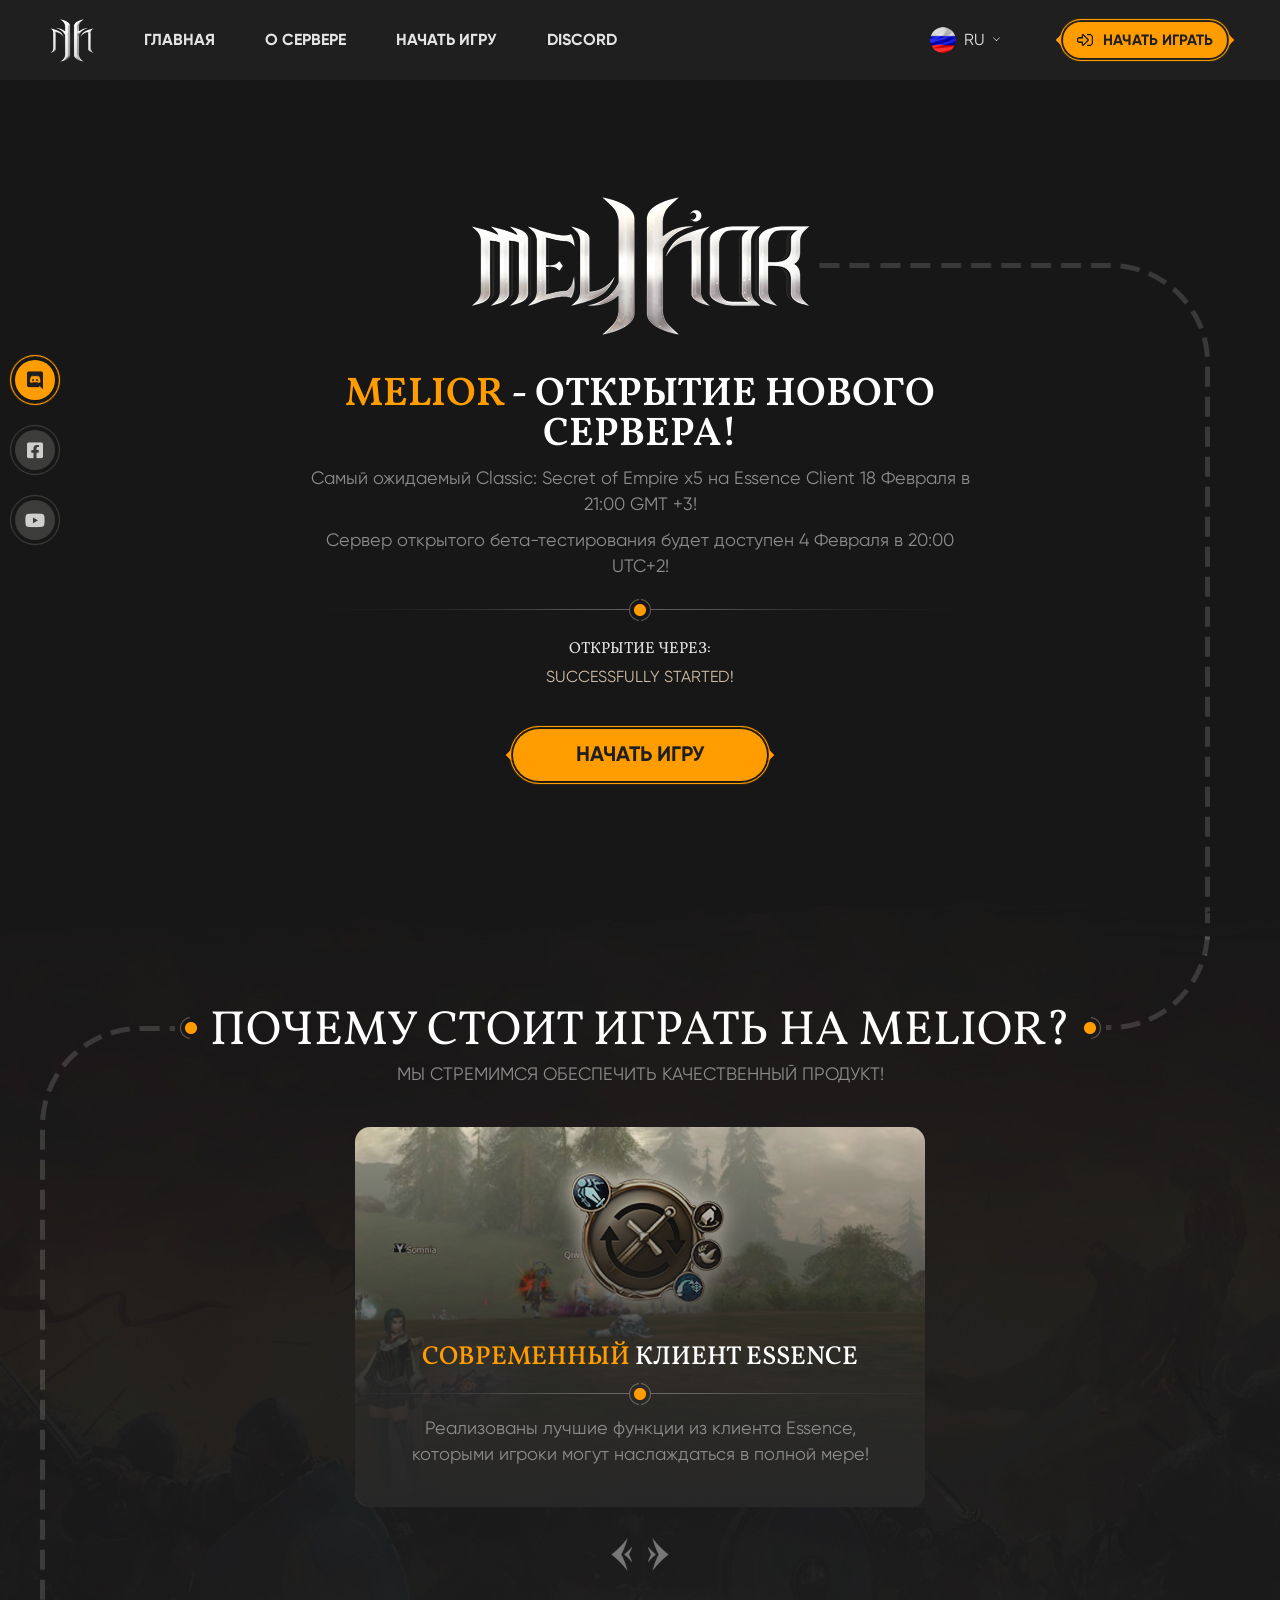
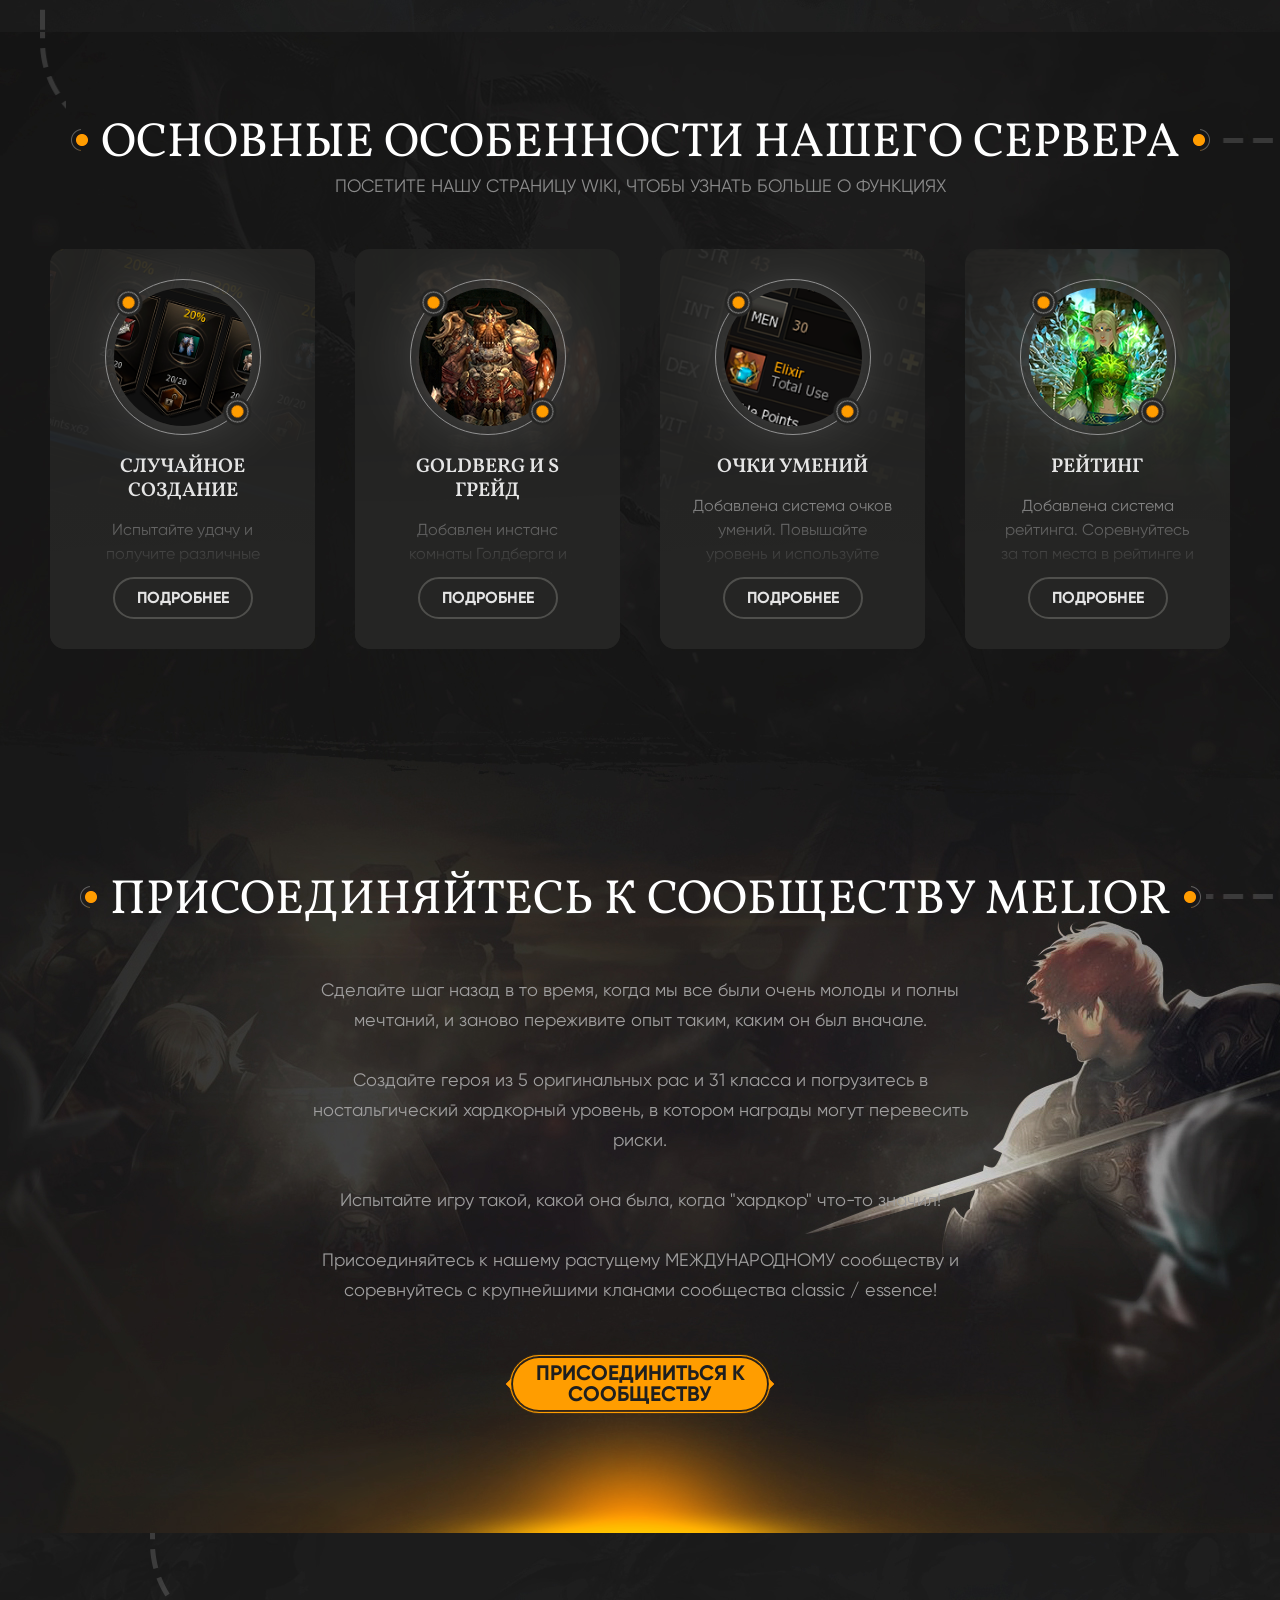
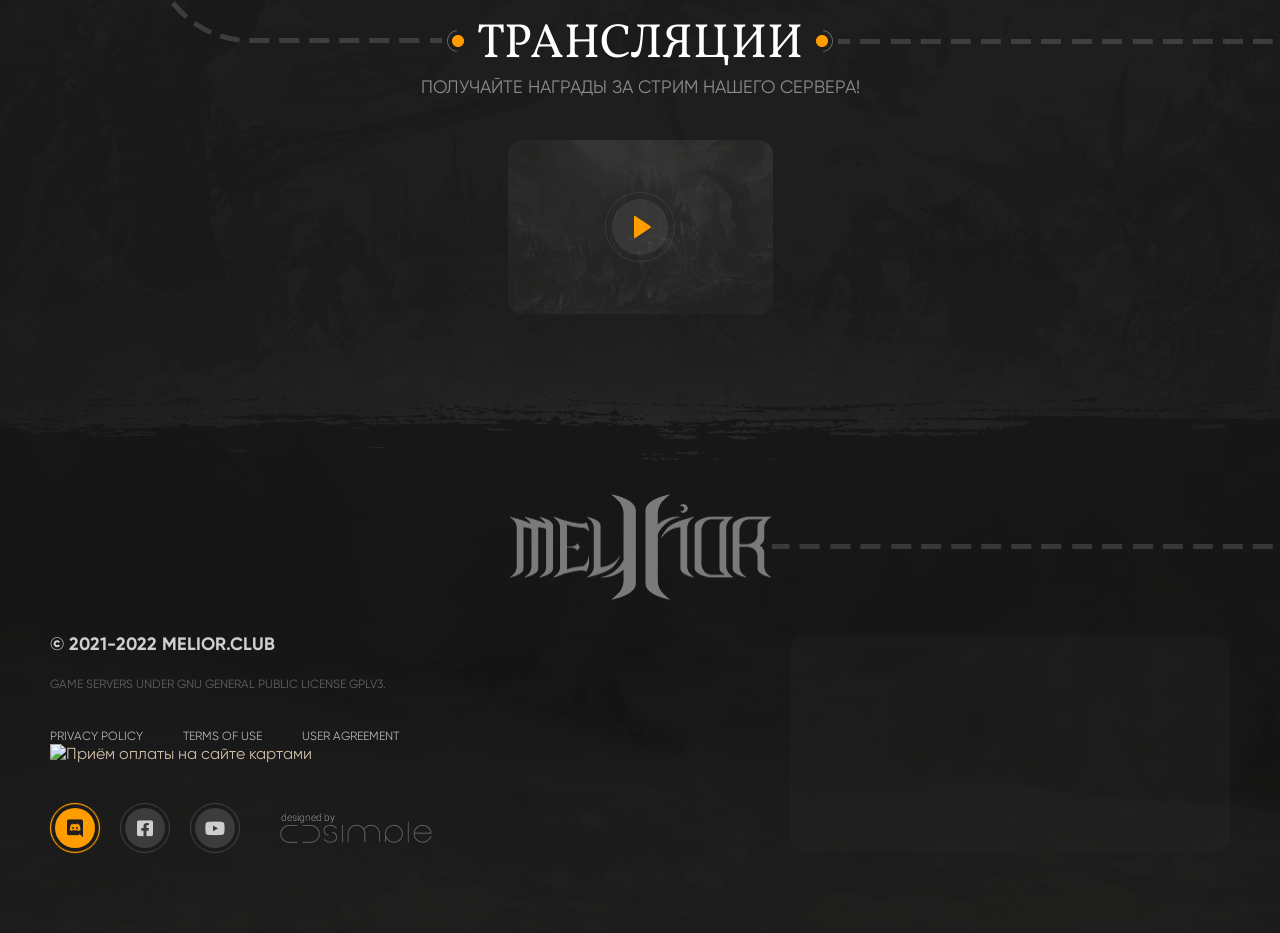
==== commit 207b9510: "Update index.html" ====
--- a/index.html
+++ b/index.html
@@ -3,7 +3,7 @@
 <head>
   <title>Melior - Lineage 2 Classic Improved x5</title>
   <meta property="og:title" content="Melior - Lineage 2 Classic Improved x5">
-  <meta property="og:site_name" content="MELIOR" ><meta property="og:type" content="website" ><meta property="og:url" content="https://melior.club/ru/" ><meta name="description" content="Melior - Lineage 2 Classic Improved x5 on Essence Client. Take a step back in time and relive the original Lineage II experience as it was in the beginning." ><meta property="og:description" content="Melior - Lineage 2 Classic Improved x5 on Essence Client. Take a step back in time and relive the original Lineage II experience as it was in the beginning." ><meta property="twitter:description" content="Melior - Lineage 2 Classic Improved x5 on Essence Client. Take a step back in time and relive the original Lineage II experience as it was in the beginning." ><meta name="twitter:card" content="summary" ><meta name="twitter:creator" content="Melior" ><meta name="keywords" content="lineage, lineage 2, lineage2, lineage ii, classic, l2classic, l2 classic, lineage classic, lineage 2 classic, lineage ii classic, lineage low rate, lineage server, lineage 2 server, lineage 2 stable, classic 1.5, classic 2.0, classic 2.5, classic 2.0, lineage 2 top, l2 legacy, classic 2.9, classic 2.9.5, secret of empire, x5, l2crystal, lineage 2 classic 2.9.5, autofarm, freeshard, private server, classic private, l2 essence, essence, lineage 2 essence, lineage 2 remastered, reworked, improved, l2, la2, l2 classic, linege 2 legacy, l2 legacy, lineage 2 top, melior" ><meta property="og:image" content="https://melior.club../images/logos/discordlogo4.png" ><meta property="og:image:type" content="image/png" ><meta property="og:image:width" content="400" ><meta property="og:image:height" content="400" ><meta charset="utf-8" ><meta name="viewport" content="width=device-width" ><link rel="shortcut icon" href="favicon.ico" ><link rel="stylesheet" href="../css/main.css?ver=1636274823" ><link rel="stylesheet" href="../libs/swiper/swiper.css?ver=1634734853" ><link rel="apple-touch-icon" sizes="256x256" href="../images/favicon/favicon.png" ><script type="text/javascript" src="https://gc.kis.v2.scr.kaspersky-labs.com/FD126C42-EBFA-4E12-B309-BB3FDD723AC1/main.js?attr=vs8yjtTLUXRuZoNwmcDIha2V-LEA6EU1KxDXqPfH4Dy90LSEFp9uZ7Yv_vaZA29H" charset="UTF-8"></script><script src="https://www.googletagmanager.com/gtag/js?id=G-T269QJNDYT" async="true" ></script><script>window.dataLayer = window.dataLayer || []; 
+  <meta property="og:site_name" content="MELIOR" ><meta property="og:type" content="website" ><meta property="og:url" content="https://melior.club/ru/" ><meta name="description" content="Melior - Lineage 2 Classic Improved x5 on Essence Client. Take a step back in time and relive the original Lineage II experience as it was in the beginning." ><meta property="og:description" content="Melior - Lineage 2 Classic Improved x5 on Essence Client. Take a step back in time and relive the original Lineage II experience as it was in the beginning." ><meta property="twitter:description" content="Melior - Lineage 2 Classic Improved x5 on Essence Client. Take a step back in time and relive the original Lineage II experience as it was in the beginning." ><meta name="twitter:card" content="summary" ><meta name="twitter:creator" content="Melior" ><meta name="keywords" content="lineage, lineage 2, lineage2, lineage ii, classic, l2classic, l2 classic, lineage classic, lineage 2 classic, lineage ii classic, lineage low rate, lineage server, lineage 2 server, lineage 2 stable, classic 1.5, classic 2.0, classic 2.5, classic 2.0, lineage 2 top, l2 legacy, classic 2.9, classic 2.9.5, secret of empire, x5, l2crystal, lineage 2 classic 2.9.5, autofarm, freeshard, private server, classic private, l2 essence, essence, lineage 2 essence, lineage 2 remastered, reworked, improved, l2, la2, l2 classic, linege 2 legacy, l2 legacy, lineage 2 top, melior" ><meta property="og:image" content="https://melior.club../images/logos/discordlogo4.png" ><meta property="og:image:type" content="image/png" ><meta property="og:image:width" content="400" ><meta property="og:image:height" content="400" ><meta charset="utf-8" ><meta name="viewport" content="width=device-width" ><link rel="shortcut icon" href="favicon.ico" ><link rel="stylesheet" href="../css/main.css?ver=1636274823" ><link rel="stylesheet" href="../libs/swiper/swiper.css?ver=1634734853" ><link rel="apple-touch-icon" sizes="256x256" href="favicon.ico" ><script type="text/javascript" src="https://gc.kis.v2.scr.kaspersky-labs.com/FD126C42-EBFA-4E12-B309-BB3FDD723AC1/main.js?attr=vs8yjtTLUXRuZoNwmcDIha2V-LEA6EU1KxDXqPfH4Dy90LSEFp9uZ7Yv_vaZA29H" charset="UTF-8"></script><script src="https://www.googletagmanager.com/gtag/js?id=G-T269QJNDYT" async="true" ></script><script>window.dataLayer = window.dataLayer || []; 
             function gtag(){dataLayer.push(arguments);} 
             gtag('js', new Date()); gtag('config', 'G-T269QJNDYT');</script>  <style>
     .preload {
@@ -72,7 +72,7 @@
             </a>
             </div>
 </div>
-        <a href="https://melior.club/ru/sign-in" class="button flex-cc"><img src="../images/icons/sign_in_icon.png" alt=""><span>ЛИЧНЫЙ КАБИНЕТ</span></a>
+        <a href="https://melior.club/ru/sign-in" class="button flex-cc"><img src="../images/icons/sign_in_icon.png" alt=""><span>Начать играть</span></a>
         <div class="nav__open-links">
             <div class="nav__open-links-item"></div>
         </div>
